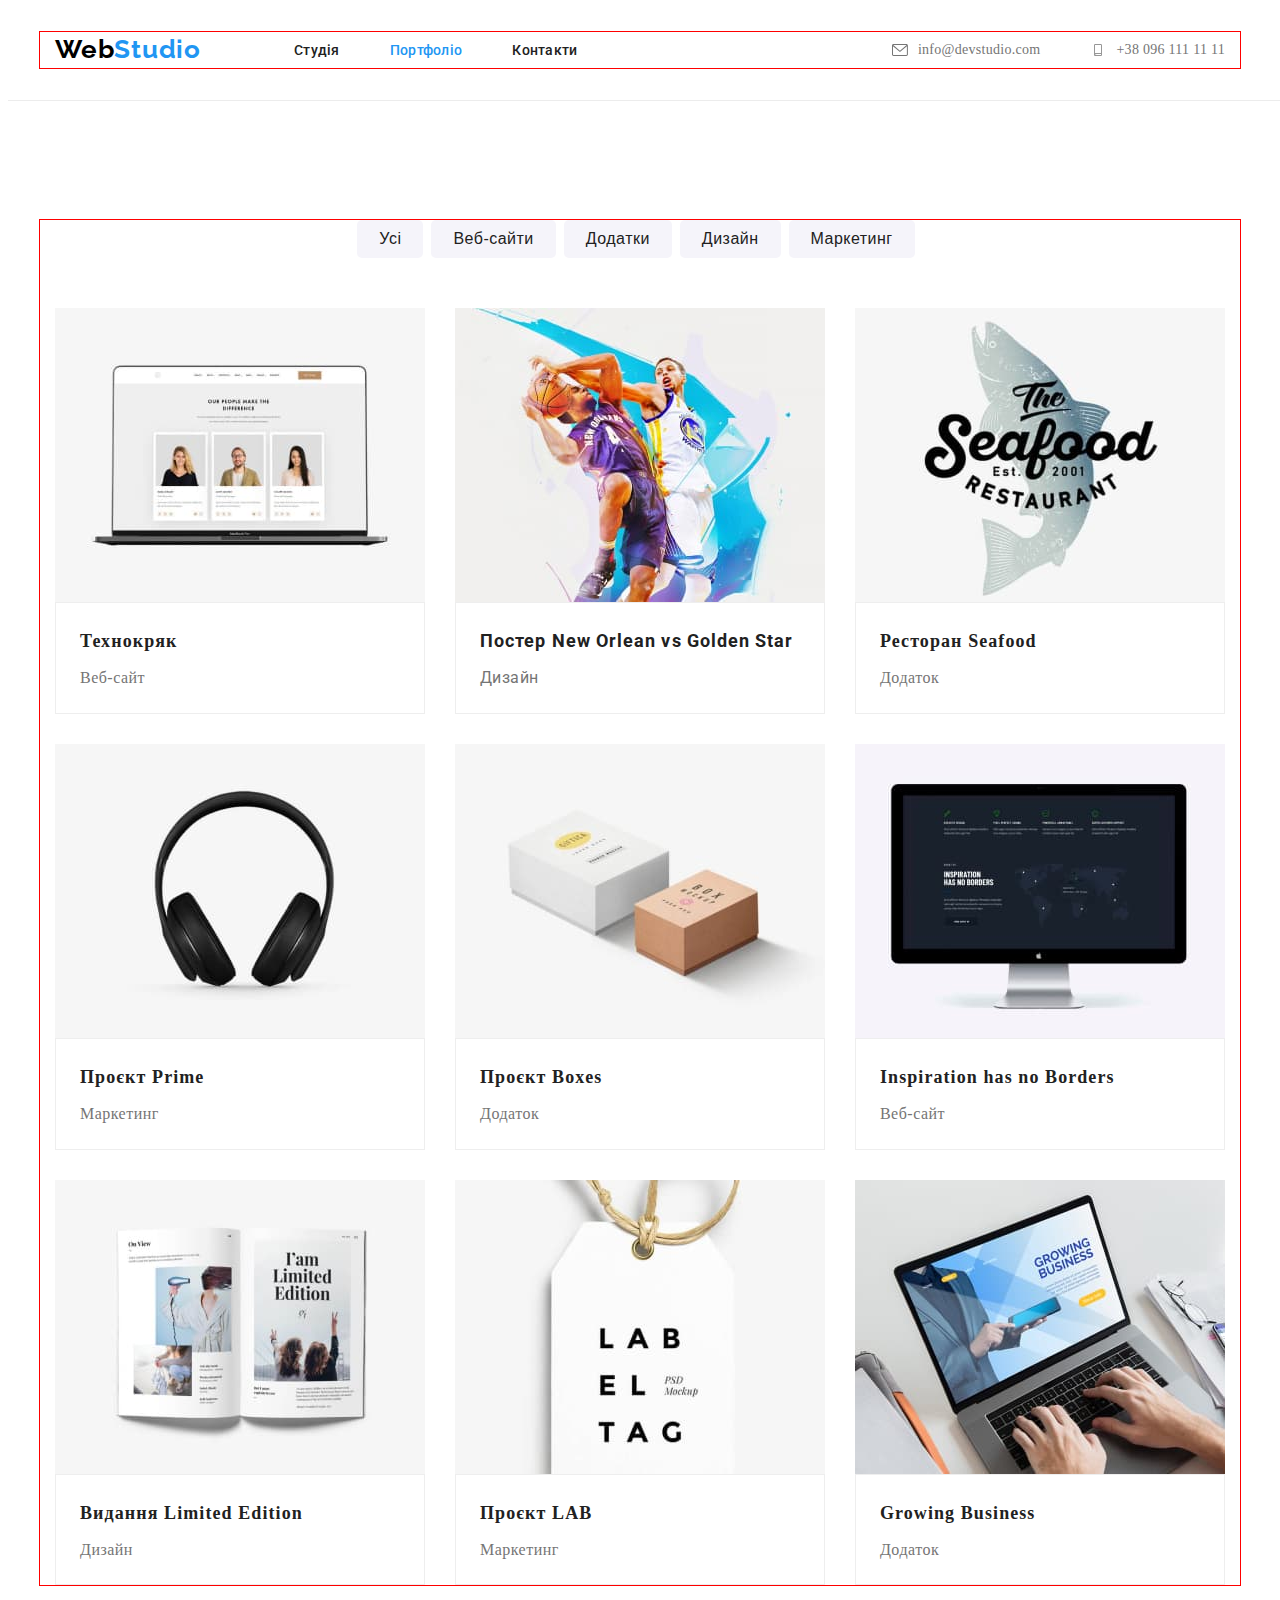
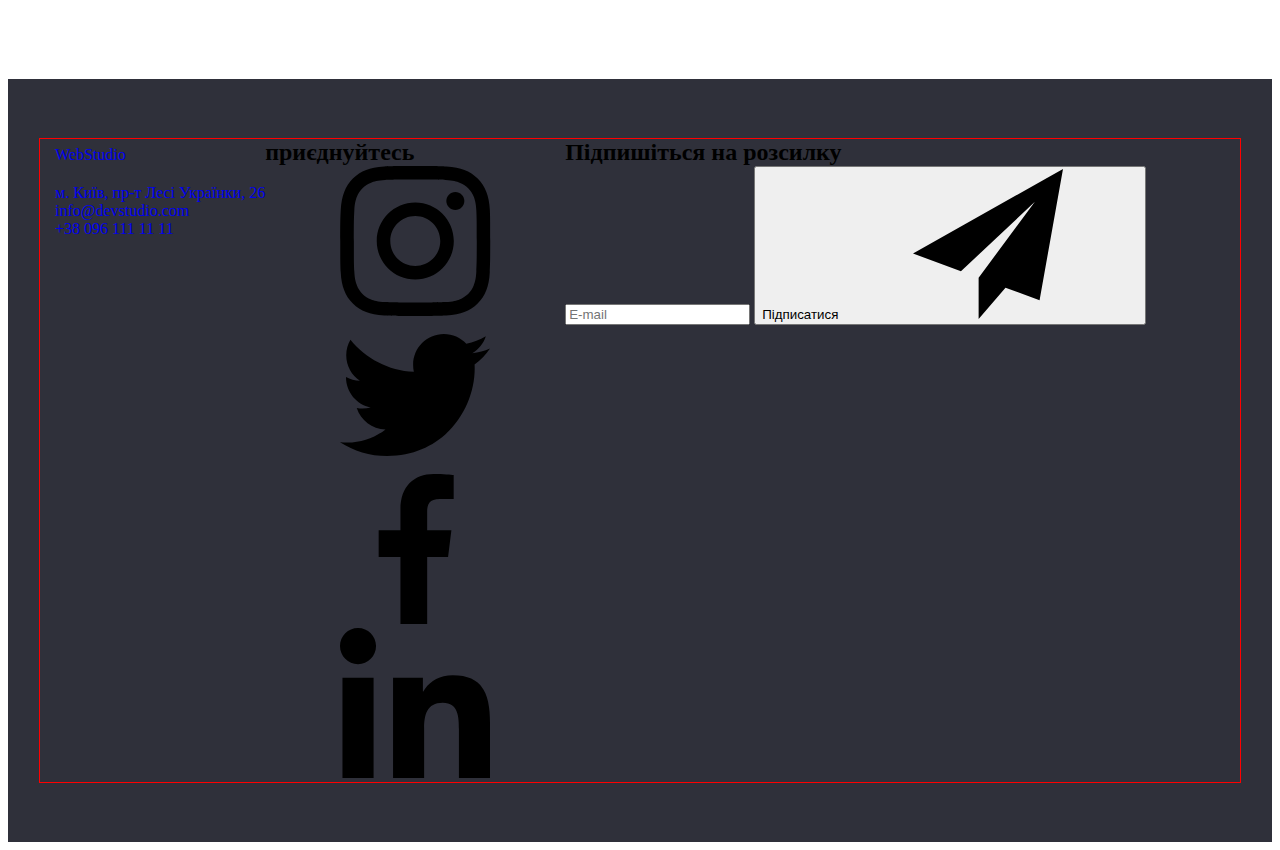
==== pages/portfolio.html @ 8df48a7d "only footer on portfolio" ====
<!DOCTYPE html>
<html lang="en">

<link>
<meta charset="UTF-8">
<meta name="viewport" content="width=device-width, initial-scale=1.0">
<title>Portfolio</title>
<link rel="stylesheet" href="https://cdnjs.cloudflare.com/ajax/libs/modern-normalize/2.0.0/modern-normalize.min.css"
    integrity="sha512-4xo8blKMVCiXpTaLzQSLSw3KFOVPWhm/TRtuPVc4WG6kUgjH6J03IBuG7JZPkcWMxJ5huwaBpOpnwYElP/m6wg=="
    crossorigin="anonymous" referrerpolicy="no-referrer" />
<link rel="preconnect" href="https://fonts.googleapis.com">
<link rel="preconnect" href="https://fonts.gstatic.com" crossorigin>
<link
    href="https://fonts.googleapis.com/css2?family=Raleway:ital,wght@0,100..900;1,100..900&family=Roboto:ital,wght@0,100;0,300;0,400;0,500;0,700;0,900;1,100;1,300;1,400;1,500;1,700;1,900&display=swap"
    rel="stylesheet">
<link rel="stylesheet" href="../scss/main.css">
</head>

<body>
    <header class="header">
        <div class="container box">
            <a href="../index.html" class="header__logo"> <span class="logo__span"> Web</span>Studio </a>
            <nav class="header__nav">
                <ul class="nav__list">
                    <li class="nav__item"><a href="../index.html " class="nav__link ">Студія</a></li>
                    <li class="nav__item"><a href="./pages/portfolio.html" class="nav__link activee">Портфоліо</a>
                    </li>
                    <li class="nav__item"><a href="#footer" class="nav__link">Контакти</a></li>
                </ul>
            </nav>
            <ul class="header__list">
                <li class="header__item">
                    <a href="mailto:info@devstudio.com" class="header__link"><svg class="header__svg">
                            <use href="../img/symbol-defs.svg#icon-email"></use>
                        </svg>info@devstudio.com</a>
                </li>
                <li class="header__item"><a href="tel:+380961111111" class="header__link"><svg class="header__svg">
                            <use href="../img/symbol-defs.svg#icon-telephone"></use>
                        </svg> +38 096 111 11 11</a></li>
        </div>
        </ul>
        <div class="header__line"></div>
    </header>
    <main>
        <!-- Секція кнопок -->
        <section class="btn">
            <div class="container">
                <ul class="btn__list">
                    <li class="btn__item"><button type="button" class="btn__btn">Усі</button></li>
                    <li class="btn__item"><button type="button" class="btn__btn">Веб-сайти</button></li>
                    <li class="btn__item"><button type="button" class="btn__btn">Додатки</button></li>
                    <li class="btn__item"><button type="button" class="btn__btn">Дизайн</button></li>
                    <li class="btn__item"><button type="button" class="btn__btn">Маркетинг</button></li>
                </ul>


                <!-- Товари -->
                <section class="card">
                    <ul class="card__list">
                        <li class="card__item">
                            <img src="../img/computerdva.jpg" alt="Computer1" class="card__img">
                            <div class="item__box">
                                <p class="box__text">Ресурс пропонує комплексні пропозиції з різним рівнем функціоналу
                                    та сервісів. Все це дозволить відвідувачу отримати вичерпні відомості про компанію
                                    чи приватну особу.</p>
                            </div>
                            <div class="card__box">
                                <h3 class="card__title">Технокряк</h3>
                                <p class="card__text">Веб-сайт</p>
                            </div>
                        </li>
                        <li class="card__item">
                            <div class="item__boxx">
                                <img src="../img/basketbol.jpg" alt="Basketbol" class="card__img">
                                <div class="item__box">
                                    <p class="box__text">Ресурс пропонує комплексні пропозиції з різним рівнем
                                        функціоналу та
                                        сервісів. Все це дозволить відвідувачу отримати вичерпні відомості про компанію
                                        чи
                                        приватну особу.</p>
                                </div>
                            </div>
                            <div class="card__box">
                                <h3 class="card__title">Постер New Orlean vs Golden Star</h3>
                                <p class="card__text">Дизайн</p>
                            </div>
                        </li>
                        <li class="card__item">
                            <img src="../img/restoran.jpg" alt="Restoran" class="card__img">
                            <div class="item__box">
                                <p class="box__text">Ресурс пропонує комплексні пропозиції з різним рівнем функціоналу
                                    та
                                    сервісів. Все це дозволить відвідувачу отримати вичерпні відомості про компанію чи
                                    приватну особу.</p>
                            </div>
                            <div class="card__box">
                                <h3 class="card__title">Ресторан Seafood</h3>
                                <p class="card__text">Додаток</p>
                            </div>
                        </li>
                        <li class="card__item">
                            <img src="../img/speakers.jpg" alt="Speakers" class="card__img">
                            <div class="item__box">
                                <p class="box__text">Ресурс пропонує комплексні пропозиції з різним рівнем функціоналу
                                    та
                                    сервісів. Все це дозволить відвідувачу отримати вичерпні відомості про компанію чи
                                    приватну особу.</p>
                            </div>
                            <div class="card__box">
                                <h3 class="card__title">Проєкт Prime</h3>
                                <p class="card__text">Маркетинг</p>
                            </div>
                        </li>
                        <li class="card__item">
                            <img src="../img/boxes.jpg" alt="Boxes" class="card__img">
                            <div class="item__box">
                                <p class="box__text">Ресурс пропонує комплексні пропозиції з різним рівнем функціоналу
                                    та
                                    сервісів. Все це дозволить відвідувачу отримати вичерпні відомості про компанію чи
                                    приватну особу.</p>
                            </div>
                            <div class="card__box">
                                <h3 class="card__title">Проєкт Boxes</h3>
                                <p class="card__text">Додаток</p>
                            </div>
                        </li>
                        <li class="card__item">
                            <img src="../img/monitor.jpg" alt="Monitor" class="card__img">
                            <div class="item__box">
                                <p class="box__text">Ресурс пропонує комплексні пропозиції з різним рівнем функціоналу
                                    та
                                    сервісів. Все це дозволить відвідувачу отримати вичерпні відомості про компанію чи
                                    приватну особу.</p>
                            </div>
                            <div class="card__box">
                                <h3 class="card__title">Inspiration has no Borders</h3>
                                <p class="card__text">Веб-сайт</p>
                            </div>
                        </li>
                        <li class="card__item">
                            <img src="../img/book.jpg" alt="Book" class="card__img">
                            <div class="item__box">
                                <p class="box__text">Ресурс пропонує комплексні пропозиції з різним рівнем функціоналу
                                    та
                                    сервісів. Все це дозволить відвідувачу отримати вичерпні відомості про компанію чи
                                    приватну особу.</p>
                            </div>
                            <div class="card__box">
                                <h3 class="card__title">Видання Limited Edition</h3>
                                <p class="card__text">Дизайн</p>
                            </div>
                        </li>
                        <li class="card__item">
                            <img src="../img/label.jpg" alt="label" class="card__img">
                            <div class="item__box">
                                <p class="box__text">Ресурс пропонує комплексні пропозиції з різним рівнем функціоналу
                                    та
                                    сервісів. Все це дозволить відвідувачу отримати вичерпні відомості про компанію чи
                                    приватну особу.</p>
                            </div>
                            <div class="card__box">
                                <h3 class="card__title">Проєкт LAB</h3>
                                <p class="card__text">Маркетинг</p>
                            </div>
                        </li>
                        <li class="card__item">
                            <img src="../img/laptop.jpg" alt="Laptop" class="card__img">
                            <div class="item__box">
                                <p class="box__text">Ресурс пропонує комплексні пропозиції з різним рівнем функціоналу
                                    та
                                    сервісів. Все це дозволить відвідувачу отримати вичерпні відомості про компанію чи
                                    приватну особу.</p>
                            </div>
                            <div class="card__box">
                                <h3 class="card__title">Growing Business</h3>
                                <p class="card__text">Додаток</p>
                            </div>
                        </li>
                    </ul>
            </div>
        </section>
    </main>
    <footer class="footer" id="footer">
        <div class="container">
            <div class="footer-wrapper">
                <a href="../index.html" class="footer-logo"><span class="footer-span"> Web</span>Studio</a>
                <address class="address">
                    <a href="https://www.google.com/maps/d/viewer?mid=10uSM3H-mIU3GznYo2szRIEphczw&hl=en_US&ll=50.42732700000001%2C30.538092&z=17"
                        target="_blank" class="address-link">м. Київ, пр-т Лесі Українки, 26</a>
                    <ul class="adres-list">
                        <li class="address-item"><a href="mailto:info@devstudio.com"
                                class="address-citation">info@devstudio.com</a></li>
                        <li class="address-item"><a href="tel:+380961111111" class="address-citation">+38 096 111 11
                                11</a>
                        </li>
                    </ul>
                </address>
            </div>
            <div class="footer-boxx">
                <h2 class="footer-subtitle">приєднуйтесь</h2>
                <ul class="footer-list">
                    <li class="footer-item">
                        <a href="" class="footer-social"><svg class="footer-svg">
                                <use href="../img/symbol-defs.svg#icon-instagram"></use>
                            </svg></a>

                    </li>
                    <li class="footer-item">
                        <a href="" class="footer-social"><svg class="footer-svg">
                                <use href="../img/symbol-defs.svg#icon-twitter"></use>
                            </svg></a>

                    </li>
                    <li class="footer-item">
                        <a href="" class="footer-social"><svg class="footer-svg">
                                <use href="../img/symbol-defs.svg#icon-facebook"></use>
                            </svg></a>

                    </li>
                    <li class="footer-item">
                        <a href="" class="footer-social"><svg class="footer-svg">
                                <use href="../img/symbol-defs.svg#icon-linkedin"></use>
                            </svg></a>
                    </li>
                </ul>
            </div>
            <div class="footer-bboxx">
                <h2 class="footer-title">Підпишіться на розсилку</h2>
                <form class="footer-form">
                    <input type="email" class="footer-input" placeholder="E-mail" required>
                    <button type="submit" class="footer-button">Підписатися<svg class="footer-svg">
                            <use href="../img/symbol-defs.svg#icon-telegram"></use>
                        </svg></button>

                </form>
            </div>
        </div>
    </footer>

</body>

</html>
---- scss/main.css ----
*,
*::before,
*::after {
  box-sizing: border-box;
}

a {
  text-decoration: none;
}

ul {
  list-style: none;
  margin: 0;
  padding: 0;
}

h1,
h2,
h3,
h4,
h5,
h6,
p {
  margin: 0;
  padding: 0;
}

img {
  display: block;
}

.container {
  outline: 1px solid red;
  width: 1200px;
  margin-left: auto;
  margin-right: auto;
  padding-left: 15px;
  padding-right: 15px;
}

.header {
  padding-top: 24px;
  padding-bottom: 25px;
}
.header__logo {
  color: #2196F3;
  font-family: "Raleway", sans-serif;
  font-size: 26px;
  font-weight: 700;
  line-height: 1.38;
  letter-spacing: 0.78px;
  margin-right: 93px;
}
.header__logo .logo__span {
  color: #000;
  font-family: "Raleway", sans-serif;
  font-size: 26px;
  font-weight: 700;
  line-height: 1.38;
  letter-spacing: 0.78px;
}
.header__logo:focus {
  border: none;
  outline: 3px solid #2196F3;
  border-radius: 1px;
}
.header__nav {
  margin-right: auto;
}
.header__nav .nav__list {
  display: flex;
  gap: 50px;
}
.header__nav .nav__link {
  color: #212121;
  font-family: "Roboto", sans-serif;
  font-size: 14px;
  font-weight: 500;
  line-height: 1.14;
  letter-spacing: 0.28px;
  position: relative;
  transition: color 250ms cubic-bezier(0.4, 0, 0.2, 1);
}
.header__nav .nav__link:focus {
  border: none;
  outline: 3px solid #2196F3;
  border-radius: 1px;
  color: #2196F3;
}
.header__nav .nav__link:hover {
  color: #2196F3;
}
.header__list {
  display: flex;
  gap: 50px;
}
.header__list .header__item .header__link {
  color: #757575;
  font-size: 14px;
  font-weight: 500;
  line-height: 1.14;
  letter-spacing: 0.28px;
  display: flex;
  align-items: center;
  gap: 10px;
}
.header__list .header__item .header__link:focus {
  border: none;
  outline: 3px solid #2196F3;
  border-radius: 1px;
  color: #2196F3;
}
.header__list .header__item .header__link:focus .header__svg {
  fill: #2196F3;
}
.header__list .header__item .header__link:hover, .header__list .header__item .header__link:focus {
  transition-property: color;
  transition-duration: 250ms;
  transition-timing-function: cubic-bezier(0.4, 0, 0.2, 1);
  transition-delay: 0;
  color: #2196F3;
}
.header__list .header__item .header__link:hover .header__svg, .header__list .header__item .header__link:focus .header__svg {
  fill: #2196F3;
  transition-property: fill;
  transition-duration: 250ms;
  transition-timing-function: cubic-bezier(0.4, 0, 0.2, 1);
  transition-delay: 0;
}
.header__list .header__item .header__svg {
  fill: #757575;
  width: 16px;
  height: 12px;
  transition: fill 250ms cubic-bezier(0.4, 0, 0.2, 1);
}
.header__list .header__svg:nth-child(2) {
  width: 10px;
  height: 16px;
}
.header .box {
  display: flex;
  align-items: center;
}
.header .active {
  color: #2196F3;
}
.header .active::after {
  content: "";
  display: block;
  border-radius: 2px;
  background-color: #2196F3;
  width: 100%;
  height: 4px;
  position: absolute;
  top: 47px;
  left: 0;
  opacity: 0;
  transition: opacity 250ms cubic-bezier(0.4, 0, 0.2, 1);
}
.header .active:hover::after {
  opacity: 1;
}

.hero {
  background-color: #2F303A;
  padding: 200px 0;
  text-align: center;
  background-image: linear-gradient(rgba(47, 48, 58, 0.4), rgba(47, 48, 58, 0.4)), url(../img/hero-bc.jpg);
  background-repeat: no-repeat;
  background-size: cover;
}
.hero__title {
  color: #fff;
  text-align: center;
  font-family: "Roboto", sans-serif;
  font-size: 44px;
  font-weight: 900;
  line-height: 1.36;
  letter-spacing: 2.64px;
  text-transform: uppercase;
  width: 696px;
  margin: 0 auto 30px;
}
.hero__button {
  background: #2196F3;
  border-radius: 4px;
  border: #2196F3;
  box-shadow: 0px 4px 4px rgba(0, 0, 0, 0.15);
  color: #fff;
  text-align: center;
  font-family: "Roboto", sans-serif;
  font-size: 16px;
  font-weight: 700;
  line-height: 1.87;
  letter-spacing: 0.96px;
  padding: 10px 32px;
}
.hero__button:focus {
  border: none;
  outline: 3px solid #2196F3;
  border-radius: 1px;
  color: #fff;
  background: #2196F3;
}

.advantages {
  padding-top: 94px;
}
.advantages__list {
  display: flex;
  gap: 30px;
}
.advantages__item {
  color: #212121;
  font-family: "Roboto", sans-serif;
  font-size: 14px;
  font-weight: 700;
  line-height: 1.14;
  letter-spacing: 0.42px;
}
.advantages__item::before {
  content: "";
  border-radius: 4px;
  background: var(--main-team);
  width: 270px;
  height: 120px;
  display: block;
  background-image: url(../img/antenna.png);
  background-repeat: no-repeat;
  background-position: center;
  margin-bottom: 30px;
}
.advantages__item:nth-child(2)::before {
  background-image: url(../img/clock.png);
}
.advantages__item:nth-child(3)::before {
  background-image: url(../img/diagram.png);
}
.advantages__item:nth-child(4)::before {
  background-image: url(../img/astronaut.png);
}
.advantages__title {
  margin-bottom: 10px;
  color: #212121;
  font-family: "Roboto";
  font-size: 14px;
  font-weight: 700;
  letter-spacing: 0.42px;
}
.advantages__text {
  color: #757575;
  font-family: "Roboto", sans-serif;
  font-size: 14px;
  font-weight: 400;
  line-height: 1.71;
  letter-spacing: 0.42px;
  width: 270px;
}

.work {
  padding-top: 94px;
  padding-bottom: 94px;
  text-align: center;
}
.work__title {
  color: #212121;
  font-family: "Roboto", sans-serif;
  font-size: 36px;
  font-weight: 700;
  line-height: 1.16;
  letter-spacing: 1.08px;
  margin-bottom: 50px;
}
.work__list {
  display: flex;
  gap: 30px;
  flex-grow: 2;
}
.work__item {
  flex-basis: calc((100% - 60px) / 3);
  position: relative;
}
.work__img {
  width: 100%;
}
.work__box {
  display: flex;
  justify-content: center;
  align-items: center;
  position: absolute;
  bottom: 0;
  background-color: rgba(47, 48, 58, 0.8);
  width: 370px;
  height: 70px;
}
.work__text {
  color: #fff;
  text-align: center;
  font-size: 14px;
  font-weight: 700;
  line-height: 1.1;
  letter-spacing: 0.42px;
  text-transform: uppercase;
}

.comand {
  background: #F5F4FA;
  padding-top: 94px;
  padding-bottom: 94px;
  text-align: center;
}
.comand__title {
  color: #212121;
  font-family: "Roboto", sans-serif;
  font-size: 36px;
  font-weight: 700;
  line-height: 1.16;
  letter-spacing: 1.08px;
  margin-bottom: 50px;
}
.comand__list {
  display: flex;
  justify-content: center;
  gap: 30px;
}
.comand__item {
  width: 270px;
  /* height: 368px; */
  border: 1px;
  background: #fff;
  flex-basis: calc((100% - 60px) / 3);
  box-shadow: 0px 1px 3px 0px rgba(0, 0, 0, 0.12), 0px 1px 1px 0px rgba(0, 0, 0, 0.14), 0px 2px 1px 0px rgba(0, 0, 0, 0.2);
}
.comand__img {
  width: 100%;
}
.comand__box {
  padding-top: 30px;
  padding-bottom: 30px;
}
.comand__subtitle {
  color: #212121;
  font-family: "Roboto", sans-serif;
  font-size: 16px;
  font-weight: 500;
  line-height: 1.18;
  letter-spacing: 0.48px;
  /* margin-top: 30px; */
  text-align: center;
}
.comand__text {
  color: #757575;
  font-family: "Roboto", sans-serif;
  font-size: 16px;
  font-weight: 400;
  line-height: 1.18;
  letter-spacing: 0.48px;
  margin-top: 10px;
  text-align: center;
  margin-bottom: 16px;
}
.comand__lest {
  display: flex;
  justify-content: center;
  align-items: center;
  gap: 10px;
}
.comand__lenk {
  padding: 12px;
  border-radius: 50%;
  display: flex;
  justify-content: center;
  align-items: center;
  transition-property: background-color;
  transition-duration: 250ms;
  transition-timing-function: cubic-bezier(0.4, 0, 0.2, 1);
  transition-delay: 0;
}
.comand__lenk:focus {
  border: none;
  outline: 3px solid #2196F3;
  border-radius: 50%;
  background-color: #2196F3;
}
.comand__lenk:focus .comand__svg {
  fill: #fff;
}
.comand__lenk:hover {
  background-color: #2196F3;
}
.comand__lenk:hover .comand__svg {
  fill: #fff;
}
.comand__svg {
  fill: #AFB1B8;
  width: 20px;
  height: 20px;
  transition-property: fill;
  transition-duration: 250ms;
  transition-timing-function: cubic-bezier(0.4, 0, 0.2, 1);
  transition-delay: 0;
}

.clients {
  padding-top: 94px;
  padding-bottom: 94px;
  text-align: center;
}
.clients__title {
  color: #212121;
  text-align: center;
  font-size: 36px;
  font-weight: 700;
  line-height: 1.16;
  letter-spacing: 1.08px;
  margin-bottom: 50px;
}
.clients__list {
  display: flex;
  justify-content: space-between;
}
.clients__item:hover,
.clients :focus {
  border: none;
  outline: 2px solid #2196F3;
  border-radius: 1px;
}
.clients__item:hover .clients__link,
.clients :focus .clients__link {
  border-color: #2196F3;
}
.clients__item:hover .clients__svg,
.clients :focus .clients__svg {
  fill: #2196F3;
}
.clients__link {
  border-radius: 4px;
  border: 1px solid #AFB1B8;
  padding: 16px 32px;
  display: flex;
  justify-content: center;
  align-items: center;
  transition-property: border-color;
  transition-duration: 250ms;
  transition-timing-function: cubic-bezier(0.4, 0, 0.2, 1);
}
.clients__svg {
  width: 106px;
  height: 60px;
  fill: #AFB1B8;
  transition-property: fill;
  transition-duration: 250ms;
  transition-timing-function: cubic-bezier(0.4, 0, 0.2, 1);
}

.footer {
  background: #2F303A;
  padding-top: 60px;
  padding-bottom: 60px;
}
.footer > .container {
  display: flex;
  align-items: first baseline;
}
.footer__wrapper {
  width: 235px;
  margin-right: 70px;
}
.footer .footer__logo {
  color: #fff;
  font-family: "Raleway", sans-serif;
  font-size: 26px;
  font-weight: 700;
  line-height: 1.38;
  letter-spacing: 0.78px;
  margin-bottom: 20px;
}
.footer .footer__logo:focus {
  border: none;
  outline: 3px solid #2196F3;
  border-radius: 1px;
}
.footer__span {
  color: #2196F3;
  font-family: Raleway;
  font-size: 26px;
  font-weight: 700;
  line-height: 1.38;
  letter-spacing: 0.78px;
}
.footer .address {
  margin-top: 20px;
  font-style: normal;
}
.footer .address__link {
  color: #fff;
  font-family: "Roboto", sans-serif;
  font-size: 14px;
  font-weight: 400;
  line-height: 1.71;
  letter-spacing: 0.42px;
}
.footer .address__link:focus {
  border: none;
  outline: 3px solid #2196F3;
  border-radius: 1px;
}
.footer .address__list {
  display: flex;
  flex-direction: column;
  gap: 9px;
  margin-top: 9px;
}
.footer .address__item:nth-child(1) {
  margin-bottom: 9px;
}
.footer .address__citation {
  color: rgba(255, 255, 255, 0.6);
  font-family: "Roboto", sans-serif;
  font-size: 14px;
  font-weight: 400;
  line-height: 1.71;
  /* 171.429% */
  letter-spacing: 0.42px;
}
.footer .address__citation:focus {
  border: none;
  outline: 3px solid #2196F3;
  border-radius: 1px;
}
.footer__boxx {
  margin-right: 93px;
}
.footer__subtitle {
  color: #fff;
  font-family: "Roboto";
  font-size: 14px;
  font-weight: 700;
  letter-spacing: 0.42px;
  text-transform: uppercase;
  margin-bottom: 20px;
}
.footer__list {
  display: flex;
  gap: 10px;
}
.footer__social {
  padding: 12px;
  display: flex;
  justify-content: center;
  align-items: center;
  border-radius: 50%;
  background-color: rgba(255, 255, 255, 0.1);
  transition-property: background-color;
  transition-duration: 250ms;
  transition-timing-function: cubic-bezier(0.4, 0, 0.2, 1);
}
.footer__social:focus {
  border: none;
  outline: 3px solid #2196F3;
  border-radius: 50%;
  background-color: #2196F3;
}
.footer__social:hover {
  background-color: #2196F3;
}
.footer__svg {
  width: 20px;
  height: 20px;
  fill: #fff;
  transition-property: fill;
  transition-duration: 250ms;
  transition-timing-function: cubic-bezier(0.4, 0, 0.2, 1);
}
.footer__title {
  color: #fff;
  font-size: 14px;
  font-weight: 700;
  line-height: 1.14;
  letter-spacing: 0.42px;
  text-transform: uppercase;
  margin-bottom: 20px;
  display: inline-block;
}
.footer__form {
  display: flex;
  align-items: center;
  gap: 12px;
}
.footer__input {
  color: rgba(255, 255, 255, 0.6);
  font-size: 16px;
  font-weight: 400;
  line-height: 1.25;
  letter-spacing: 0.48px;
  padding-top: 15px;
  padding-bottom: 15px;
  padding-left: 16px;
  border-radius: 4px;
  border: 1px solid rgba(255, 255, 255, 0.3);
  background: rgba(33, 150, 243, 0);
  box-shadow: 0px 4px 4px 0px rgba(0, 0, 0, 0.15);
  width: 358px;
}
.footer__input:focus {
  border: none;
  outline: 3px solid #2196F3;
  border-radius: 1px;
}
.footer__button {
  color: #fff;
  background-color: #2196F3;
  padding: 10px 28px;
  text-align: center;
  font-size: 16px;
  font-weight: 700;
  line-height: 1.87;
  letter-spacing: 0.96px;
  border-radius: 4px;
  box-shadow: 0px 4px 4px 0px rgba(0, 0, 0, 0.15);
  border: none;
  display: flex;
  align-items: center;
  gap: 10px;
}
.footer__button:focus {
  border: none;
  outline: 3px solid #2196F3;
  border-radius: 1px;
  background-color: #2196F3;
  color: #fff;
}
.footer__svgg {
  width: 24px;
  height: 24px;
  fill: #fff;
}

.backdrop {
  position: fixed;
  top: 0;
  left: 0;
  width: 100%;
  height: 100%;
  background-image: linear-gradient(rgba(0, 0, 0, 0.2), rgba(0, 0, 0, 0.2));
  opacity: 1;
  transition: opacity 250ms cubic-bezier(0.4, 0, 0.2, 1);
}

.is__hidden {
  opacity: 0;
  pointer-events: none;
}

.modal {
  width: 528px;
  background-color: #fff;
  border-radius: 4px;
  position: absolute;
  top: 50%;
  left: 50%;
  transform: translate(-50%, -50%);
  padding: 40px;
}
.modal__title {
  color: #212121;
  text-align: center;
  font-size: 20px;
  font-weight: 700;
  line-height: 1.15;
  letter-spacing: 0.6px;
  margin-bottom: 12px;
}
.modal__label {
  width: 448px;
  height: 40px;
  color: #757575;
  font-size: 12px;
  font-weight: 400;
  line-height: normal;
  letter-spacing: 0.12px;
  margin-bottom: 4px;
}
.modal__input {
  display: block;
  width: 100%;
  height: 40px;
  padding-left: 40px;
  padding-top: 11px;
  padding-bottom: 11px;
  padding-right: 11px;
  margin-bottom: 10px;
  border-radius: 4px;
  border: 1px solid rgba(33, 33, 33, 0.2);
  transition-property: outline;
  transition-duration: 250ms;
  transition-timing-function: cubic-bezier(0.4, 0, 0.2, 1);
  transition-delay: 0;
}
.modal__input:hover, .modal__input:focus {
  border: none;
  outline: 1px solid #2196F3;
}
.modal__input:hover + .modal__svg, .modal__input:focus + .modal__svg {
  fill: #2196F3;
}
.modal__textarea {
  color: rgba(117, 117, 117, 0.5);
  font-size: 12px;
  font-weight: 400;
  line-height: 1.16;
  letter-spacing: 0.12px;
  display: block;
  width: 100%;
  height: 140px;
  margin-bottom: 20px;
  padding: 12px 16px;
  resize: none;
  border-radius: 4px;
  border: 1px solid rgba(33, 33, 33, 0.2);
  transition-property: outline;
  transition-duration: 250ms;
  transition-timing-function: cubic-bezier(0.4, 0, 0.2, 1);
  transition-delay: 0;
}
.modal__textarea:focus {
  border: none;
  outline: 1px solid #2196F3;
}
.modal__label:nth-child(5) {
  display: flex;
  align-items: center;
  justify-content: center;
}
.modal__checkbox {
  width: 16px;
  height: 15px;
}
.modal__checkbox:focus {
  border: none;
  outline: 3px solid #2196F3;
  border-radius: 1px;
}
.modal__text {
  color: #757575;
  font-size: 14px;
  font-weight: 400;
  line-height: 1.71;
  letter-spacing: 0.42px;
  margin-left: 8px;
}
.modal__span {
  color: #2196F3;
  font-size: 14px;
  font-weight: 400;
  line-height: 1.17;
  letter-spacing: 0.42px;
  text-decoration-line: underline;
  margin-left: 5px;
  cursor: pointer;
}
.modal__box {
  position: relative;
}
.modal__svg {
  position: absolute;
  top: 50%;
  left: 15px;
  width: 18px;
  height: 18px;
  transition-property: fill;
  transition-duration: 250ms;
  transition-timing-function: cubic-bezier(0.4, 0, 0.2, 1);
  transition-delay: 0;
}
.modal__button {
  color: #fff;
  text-align: center;
  font-size: 16px;
  font-weight: 700;
  line-height: 1.87;
  letter-spacing: 0.96px;
  border: none;
  border-radius: 4px;
  background: #2196F3;
  box-shadow: 0px 4px 4px 0px rgba(0, 0, 0, 0.15);
  padding: 10px 52px;
  margin-top: 30px;
  display: block;
  margin-left: auto;
  margin-right: auto;
}
.modal__button:focus {
  border: none;
  outline: 3px solid #AFB1B8;
  border-radius: 1px;
  background: #2196F3;
  color: #fff;
}
.modal .form__close {
  border-radius: 50%;
  width: 30px;
  height: 30px;
  display: flex;
  justify-content: center;
  align-items: center;
  border: none;
  outline: 1px solid rgba(0, 0, 0, 0.1);
  background: 0;
  position: absolute;
  top: 16px;
  right: 16px;
}
.modal .form__close:hover .close, .modal .form__close:focus .close {
  fill: #2196F3;
  cursor: pointer;
}
.modal .form__close .close {
  width: 11px;
  height: 11px;
  fill: #000;
}

.header {
  padding-top: 24px;
  padding-bottom: 25px;
}
.header__logo {
  color: #2196F3;
  font-family: "Raleway", sans-serif;
  font-size: 26px;
  font-weight: 700;
  line-height: 1.38;
  letter-spacing: 0.78px;
  margin-right: 93px;
}
.header__logo .logo__span {
  color: #000;
  font-family: "Raleway", sans-serif;
  font-size: 26px;
  font-weight: 700;
  line-height: 1.38;
  letter-spacing: 0.78px;
}
.header__logo:focus {
  border: none;
  outline: 3px solid #2196F3;
  border-radius: 1px;
}
.header__nav {
  margin-right: auto;
}
.header__nav .nav__list {
  display: flex;
  gap: 50px;
}
.header__nav .nav__link {
  color: #212121;
  font-family: "Roboto", sans-serif;
  font-size: 14px;
  font-weight: 500;
  line-height: 1.14;
  letter-spacing: 0.28px;
  position: relative;
  transition: color 250ms cubic-bezier(0.4, 0, 0.2, 1);
}
.header__nav .nav__link:focus {
  border: none;
  outline: 3px solid #2196F3;
  border-radius: 1px;
  color: #2196F3;
}
.header__nav .nav__link:hover {
  color: #2196F3;
}
.header__list {
  display: flex;
  gap: 50px;
}
.header__list .header__item .header__link {
  color: #757575;
  font-size: 14px;
  font-weight: 500;
  line-height: 1.14;
  letter-spacing: 0.28px;
  display: flex;
  align-items: center;
  gap: 10px;
}
.header__list .header__item .header__link:focus {
  border: none;
  outline: 3px solid #2196F3;
  border-radius: 1px;
  color: #2196F3;
}
.header__list .header__item .header__link:focus .header__svg {
  fill: #2196F3;
}
.header__list .header__item .header__link:hover, .header__list .header__item .header__link:focus {
  transition-property: color;
  transition-duration: 250ms;
  transition-timing-function: cubic-bezier(0.4, 0, 0.2, 1);
  transition-delay: 0;
  color: #2196F3;
}
.header__list .header__item .header__link:hover .header__svg, .header__list .header__item .header__link:focus .header__svg {
  fill: #2196F3;
  transition-property: fill;
  transition-duration: 250ms;
  transition-timing-function: cubic-bezier(0.4, 0, 0.2, 1);
  transition-delay: 0;
}
.header__list .header__item .header__svg {
  fill: #757575;
  width: 16px;
  height: 12px;
  transition: fill 250ms cubic-bezier(0.4, 0, 0.2, 1);
}
.header__list .header__svg:nth-child(2) {
  width: 10px;
  height: 16px;
}
.header .box {
  display: flex;
  align-items: center;
}
.header .activee {
  color: #2196F3;
}
.header .activee::after {
  content: "";
  display: block;
  border-radius: 2px;
  background-color: #2196F3;
  width: 100%;
  height: 4px;
  position: absolute;
  top: 55px;
  left: 0;
  opacity: 0;
  transition: opacity 250ms cubic-bezier(0.4, 0, 0.2, 1);
}
.header .activee:hover::after {
  opacity: 1;
}
.header__line {
  width: 1600px;
  height: 1px;
  background: #ECECEC;
  margin-top: 32px;
}

.btn {
  padding-top: 94px;
  padding-bottom: 94px;
  text-align: center;
}
.btn__list {
  display: flex;
  justify-content: center;
  margin-bottom: 50px;
}
.btn__item {
  margin-right: 8px;
}
.btn__btn {
  background-color: #F5F4FA;
  color: #212121;
  text-align: center;
  font-size: 16px;
  font-weight: 500;
  line-height: 1.62;
  letter-spacing: 0.48px;
  padding: 6px 22px;
  border: 0;
  border-radius: 5px;
  transition-property: #2196F3;
  transition-duration: 250ms;
  transition-timing-function: cubic-bezier(0.4, 0, 0.2, 1);
  transition-delay: 0;
}
.btn__btn:hover,
.btn__btn :focus {
  background: #2196F3;
  border: none;
  color: #fff;
  box-shadow: 0px 3px 1px 0px rgba(0, 0, 0, 0.1), 0px 1px 2px 0px rgba(0, 0, 0, 0.08), 0px 2px 2px 0px rgba(0, 0, 0, 0.12);
  outline: 3px solid #2196F3;
  border-radius: 1px;
  transition-property: none;
}

.card__list {
  display: flex;
  flex-wrap: wrap;
  gap: 30px;
}
.card__item {
  flex-basis: calc((100% - 60px) / 3);
  position: relative;
  overflow: hidden;
}
.card__img {
  width: 100%;
  display: block;
}
.card__box {
  padding: 20px 24px;
  border: 1px solid #eee;
  background: #fff;
  text-align: left;
  overflow: hidden;
  z-index: 2;
  position: relative;
}
.card__box:nth-child(2) {
  color: #212121;
  font-family: Roboto;
  font-size: 18px;
  font-style: normal;
  font-weight: 700;
  line-height: 2;
  letter-spacing: 1.08px;
}
.card__title {
  color: #212121;
  font-size: 18px;
  font-weight: 700;
  line-height: 2;
  letter-spacing: 1.08px;
}
.card__text {
  color: #757575;
  font-size: 16px;
  font-weight: 400;
  line-height: 1.87;
  letter-spacing: 0.48px;
  margin-top: 4px;
}
.card .item__box {
  position: absolute;
  top: 0;
  left: 0;
  width: 100%;
  height: 100%;
  padding: 63px 24px;
  background: rgba(33, 150, 243, 0.9);
  opacity: 0;
  transition: opacity 250ms cubic-bezier(0.4, 0, 0.2, 1), transform 250ms cubic-bezier(0.4, 0, 0.2, 1);
  transform: translateY(100%);
  z-index: 1;
}
.card .box__text {
  width: 100%;
  color: #fff;
  font-size: 18px;
  font-weight: 400;
  line-height: 1.5;
  letter-spacing: 0.54px;
  text-align: left;
}
.card__item:hover .item__box {
  opacity: 1;
  transform: translateY(0);
}
.card .box__text {
  width: 100%;
  color: #fff;
  font-size: 18px;
  font-weight: 400;
  line-height: 1.5;
  letter-spacing: 0.54px;
  text-align: left;
}/*# sourceMappingURL=main.css.map */
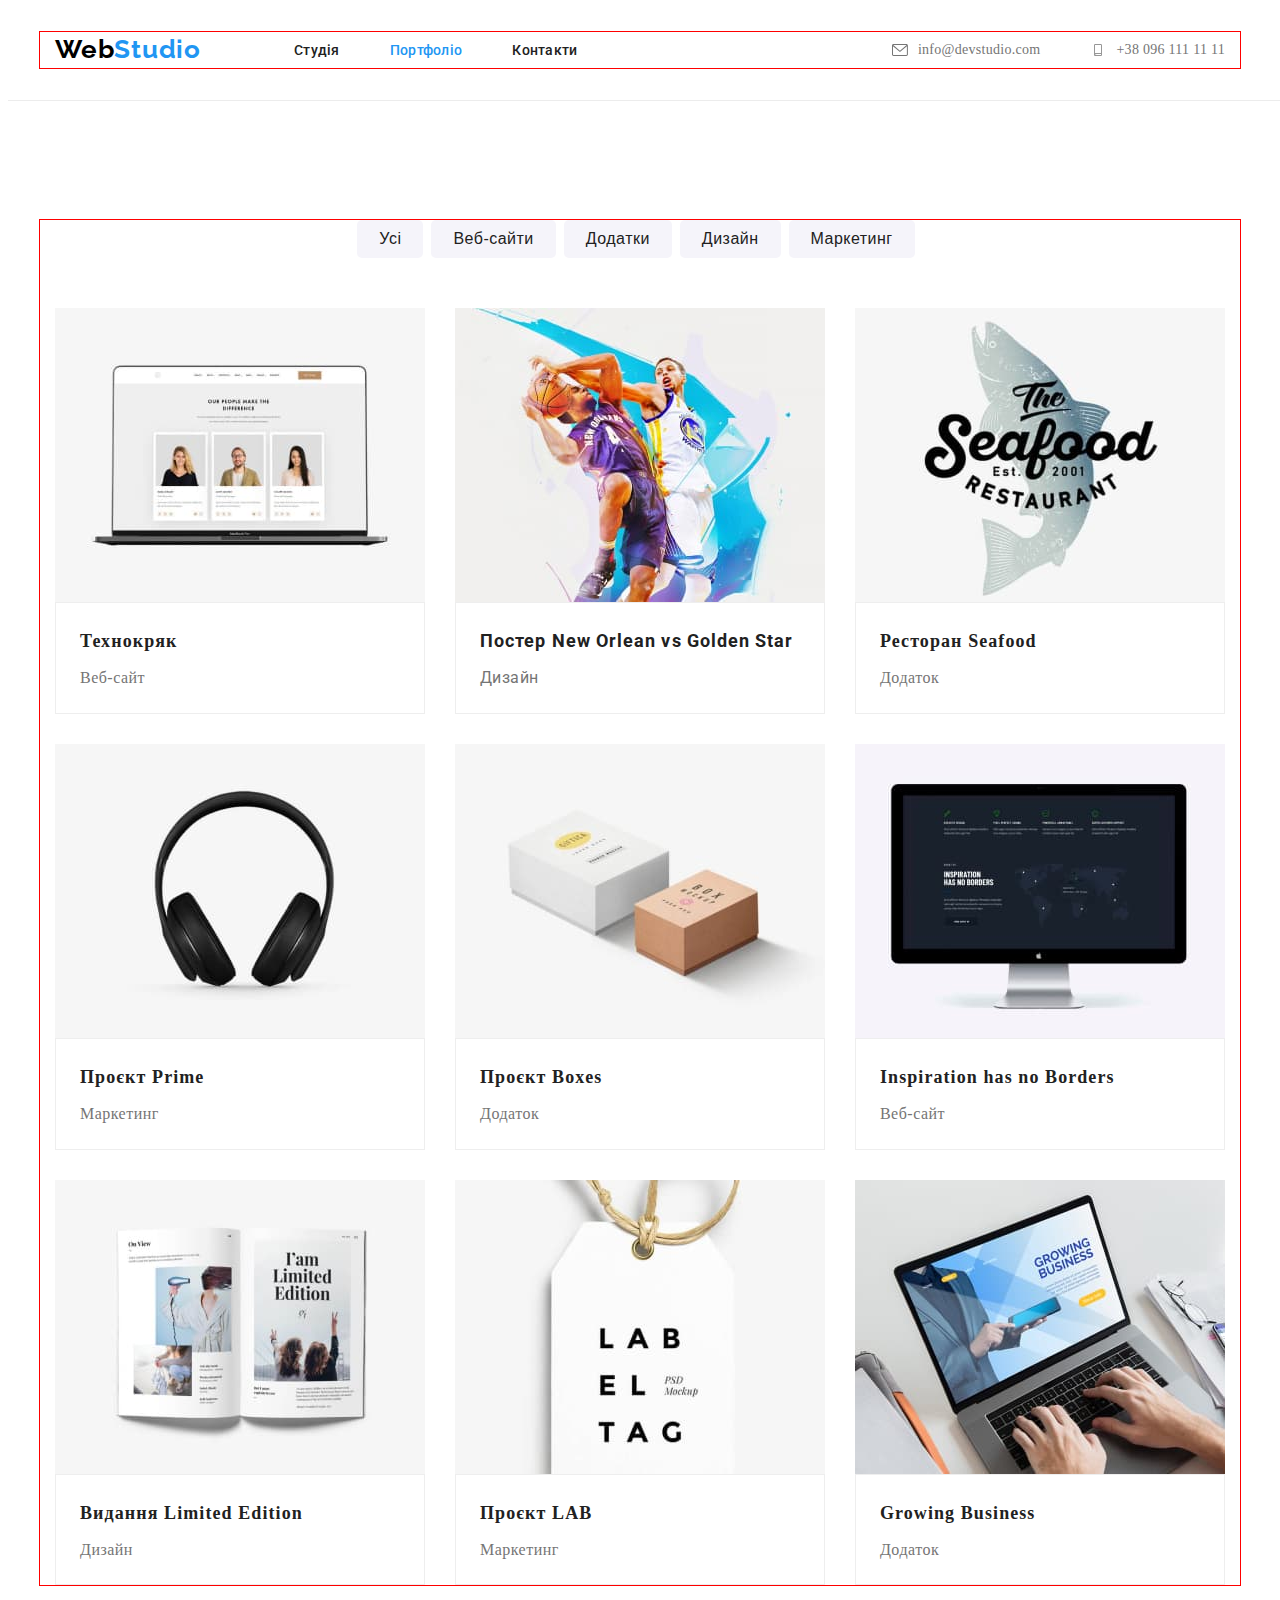
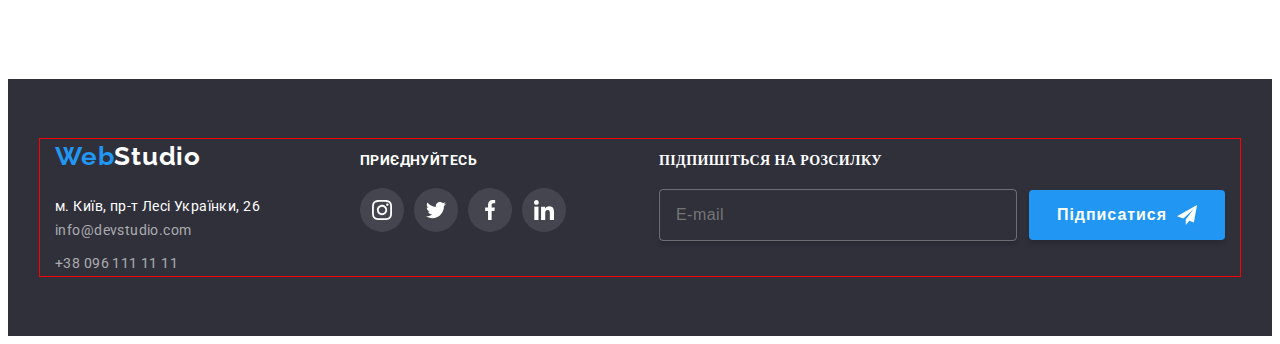
==== commit d527842a: "full" ====
--- a/pages/portfolio.html
+++ b/pages/portfolio.html
@@ -182,53 +182,53 @@
     </main>
     <footer class="footer" id="footer">
         <div class="container">
-            <div class="footer-wrapper">
-                <a href="../index.html" class="footer-logo"><span class="footer-span"> Web</span>Studio</a>
+            <div class="footer__wrapper">
+                <a href="./index.html" class="footer__logo"><span class="footer__span"> Web</span>Studio</a>
                 <address class="address">
                     <a href="https://www.google.com/maps/d/viewer?mid=10uSM3H-mIU3GznYo2szRIEphczw&hl=en_US&ll=50.42732700000001%2C30.538092&z=17"
-                        target="_blank" class="address-link">м. Київ, пр-т Лесі Українки, 26</a>
-                    <ul class="adres-list">
-                        <li class="address-item"><a href="mailto:info@devstudio.com"
-                                class="address-citation">info@devstudio.com</a></li>
-                        <li class="address-item"><a href="tel:+380961111111" class="address-citation">+38 096 111 11
+                        target="_blank" class="address__link">м. Київ, пр-т Лесі Українки, 26</a>
+                    <ul class="adres__list">
+                        <li class="address__item"><a href="mailto:info@devstudio.com"
+                                class="address__citation">info@devstudio.com</a></li>
+                        <li class="address__item"><a href="tel:+380961111111" class="address__citation">+38 096 111 11
                                 11</a>
                         </li>
                     </ul>
                 </address>
             </div>
-            <div class="footer-boxx">
-                <h2 class="footer-subtitle">приєднуйтесь</h2>
-                <ul class="footer-list">
-                    <li class="footer-item">
-                        <a href="" class="footer-social"><svg class="footer-svg">
+            <div class="footer__boxx">
+                <h2 class="footer__subtitle">приєднуйтесь</h2>
+                <ul class="footer__list">
+                    <li class="footer__item">
+                        <a href="" class="footer__social"><svg class="footer__svg">
                                 <use href="../img/symbol-defs.svg#icon-instagram"></use>
                             </svg></a>
 
                     </li>
-                    <li class="footer-item">
-                        <a href="" class="footer-social"><svg class="footer-svg">
+                    <li class="footer__item">
+                        <a href="" class="footer__social"><svg class="footer__svg">
                                 <use href="../img/symbol-defs.svg#icon-twitter"></use>
                             </svg></a>
 
                     </li>
-                    <li class="footer-item">
-                        <a href="" class="footer-social"><svg class="footer-svg">
+                    <li class="footer__item">
+                        <a href="" class="footer__social"><svg class="footer__svg">
                                 <use href="../img/symbol-defs.svg#icon-facebook"></use>
                             </svg></a>
 
                     </li>
-                    <li class="footer-item">
-                        <a href="" class="footer-social"><svg class="footer-svg">
+                    <li class="footer__item">
+                        <a href="" class="footer__social"><svg class="footer__svg">
                                 <use href="../img/symbol-defs.svg#icon-linkedin"></use>
                             </svg></a>
                     </li>
                 </ul>
             </div>
-            <div class="footer-bboxx">
-                <h2 class="footer-title">Підпишіться на розсилку</h2>
-                <form class="footer-form">
-                    <input type="email" class="footer-input" placeholder="E-mail" required>
-                    <button type="submit" class="footer-button">Підписатися<svg class="footer-svg">
+            <div class="footer__bboxx">
+                <h2 class="footer__title">Підпишіться на розсилку</h2>
+                <form class="footer__form">
+                    <input type="email" class="footer__input" placeholder="E-mail" required>
+                    <button type="submit" class="footer__button">Підписатися<svg class="footer__svg">
                             <use href="../img/symbol-defs.svg#icon-telegram"></use>
                         </svg></button>
 
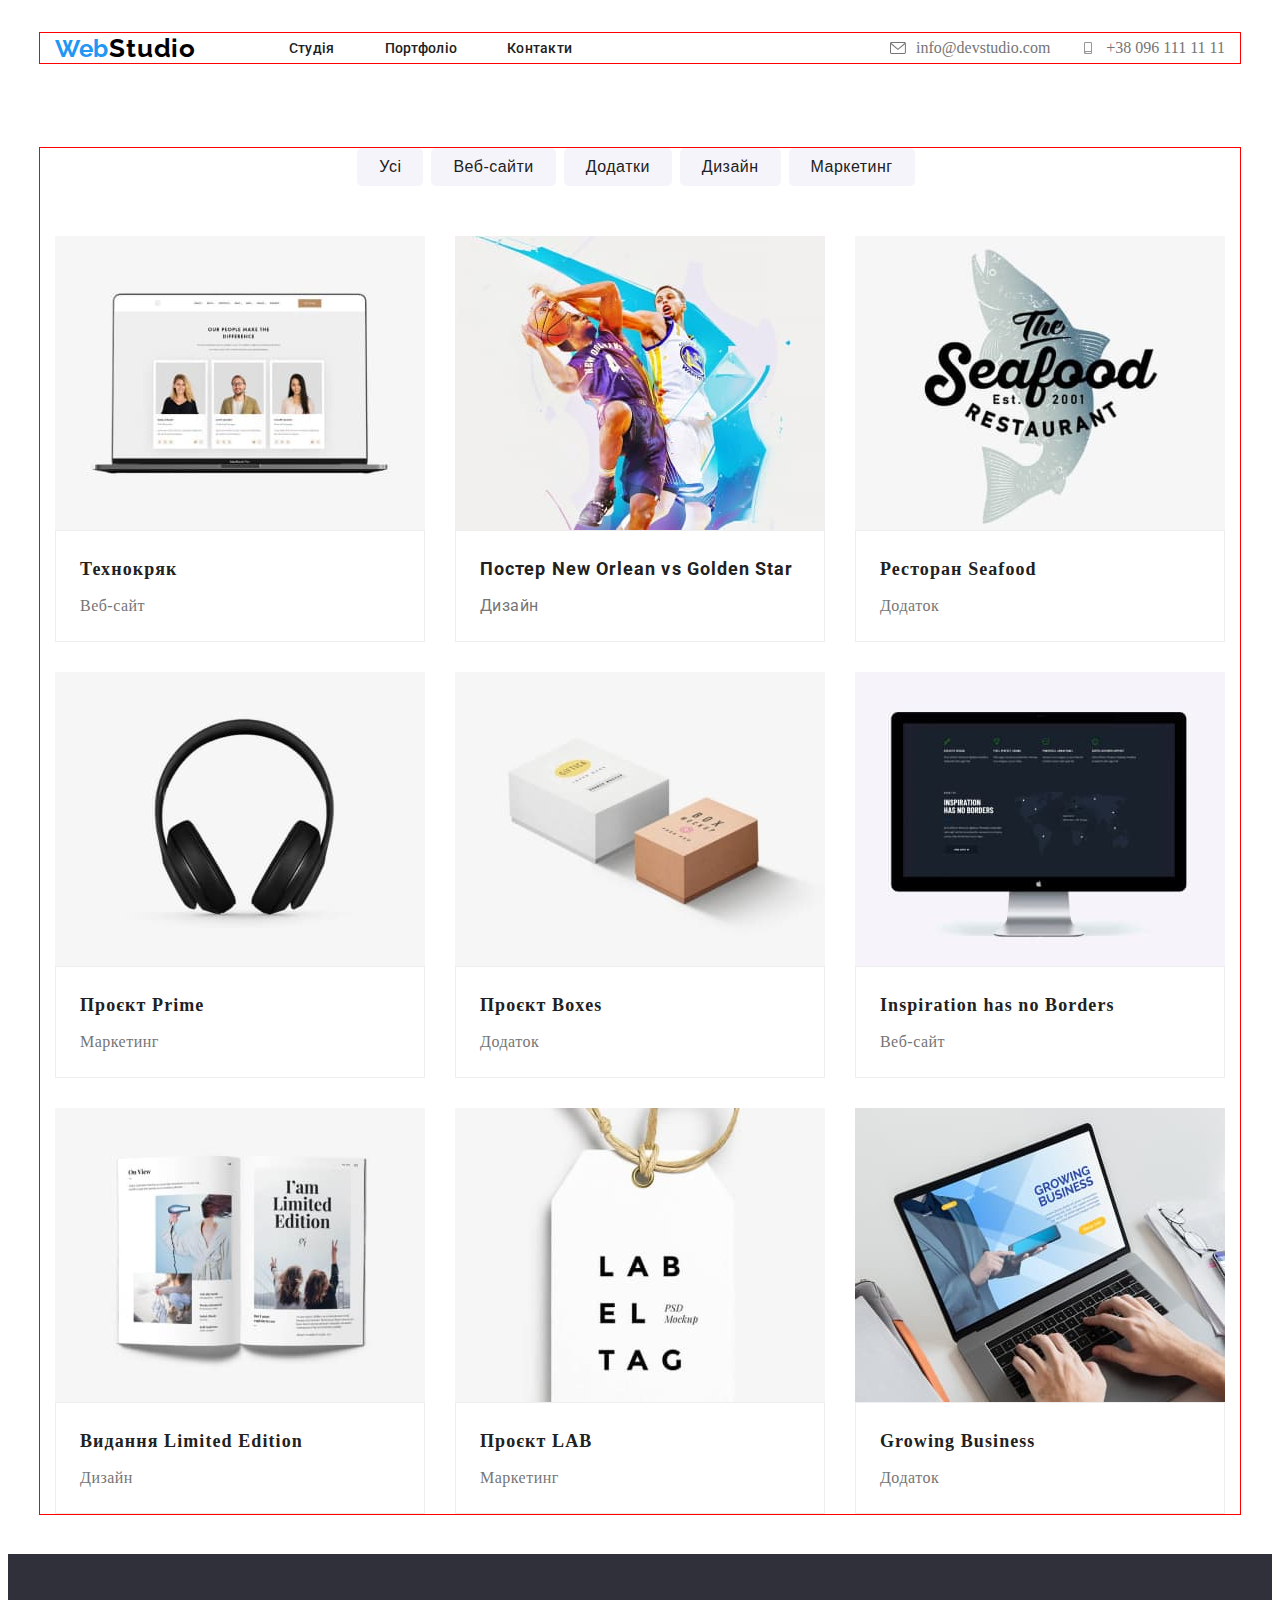
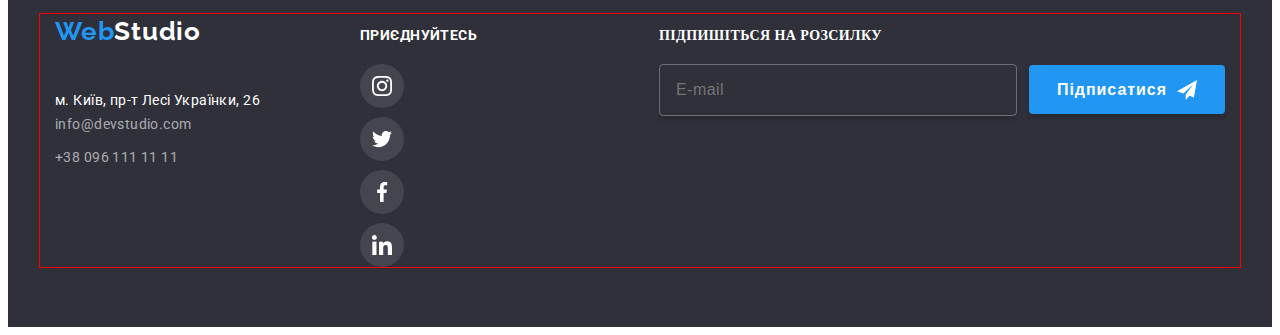
==== commit e0c5d3ef: "help" ====
--- a/pages/portfolio.html
+++ b/pages/portfolio.html
@@ -54,7 +54,6 @@
                 </ul>
 
 
-                <!-- Товари -->
                 <section class="card">
                     <ul class="card__list">
                         <li class="card__item">
--- a/scss/main.css
+++ b/scss/main.css
@@ -27,57 +27,164 @@
 
 img {
   display: block;
+  width: 100%;
+  height: auto;
+  max-width: 100%;
 }
 
 .container {
   outline: 1px solid red;
-  width: 1200px;
+  max-width: 1200px;
   margin-left: auto;
   margin-right: auto;
   padding-left: 15px;
   padding-right: 15px;
 }
-
-.header {
-  padding-top: 24px;
-  padding-bottom: 25px;
-}
-.header__logo {
-  color: #2196F3;
-  font-family: "Raleway", sans-serif;
+@media screen and (min-width: 480px) {
+  .container {
+    width: 480px;
+  }
+}
+@media screen and (min-width: 768px) {
+  .container {
+    width: 768px;
+  }
+}
+@media screen and (min-width: 1200px) {
+  .container {
+    width: 1200px;
+  }
+}
+
+.footer__span {
+  font-family: "Raleway";
   font-size: 26px;
   font-weight: 700;
   line-height: 1.38;
   letter-spacing: 0.78px;
-  margin-right: 93px;
+}
+
+.header__list .header__item .header__link:focus .header__cell, .header__nav .nav__link {
+  font-size: 14px;
+  font-weight: 500;
+  line-height: 1.14;
+  letter-spacing: 0.28px;
+}
+
+.footer__title, .work__text, .advantages__title {
+  font-size: 14px;
+  font-weight: 700;
+  line-height: 1.14;
+  letter-spacing: 0.42px;
+  text-transform: uppercase;
+}
+
+.modal__span, .modal__text, .footer .address__link, .advantages__text {
+  font-size: 14px;
+  font-weight: 400;
+  line-height: 1.71;
+  letter-spacing: 0.42px;
+}
+
+.modal__button {
+  font-size: 16px;
+  font-weight: 700;
+  line-height: 1.87;
+  letter-spacing: 0.96px;
+}
+
+.card__title, .card__box:nth-child(2) {
+  font-size: 18px;
+  font-weight: 700;
+  line-height: 2;
+  letter-spacing: 1.08px;
+}
+
+.card .box__text {
+  font-size: 18px;
+  font-weight: 400;
+  line-height: 1.5;
+  letter-spacing: 0.54px;
+  text-align: left;
+}
+
+.header {
+  padding-top: 10px;
+  padding-bottom: 10px;
+}
+@media screen and (min-width: 480px) {
+  .header {
+    padding-top: 10px;
+    padding-bottom: 10px;
+  }
+}
+@media screen and (min-width: 768px) {
+  .header {
+    padding-top: 21px;
+    padding-bottom: 21px;
+  }
+}
+@media screen and (min-width: 1200px) {
+  .header {
+    padding-top: 25px;
+    padding-bottom: 25px;
+  }
+}
+.header > .container {
+  display: flex;
+  align-items: center;
+}
+.header__logo {
+  color: #000;
+  font-family: "Raleway";
+  font-size: 24px;
+  font-style: normal;
+  font-weight: 700;
+  line-height: normal;
+  letter-spacing: 0.72px;
+}
+@media screen and (min-width: 768px) {
+  .header__logo {
+    margin-right: 88px;
+  }
+}
+@media screen and (min-width: 1200px) {
+  .header__logo {
+    font-size: 26px;
+    letter-spacing: 0.78px;
+    margin-right: 93px;
+  }
 }
 .header__logo .logo__span {
-  color: #000;
-  font-family: "Raleway", sans-serif;
-  font-size: 26px;
-  font-weight: 700;
-  line-height: 1.38;
-  letter-spacing: 0.78px;
+  color: #2196F3;
+  font-size: 24px;
+  font-style: normal;
+  font-weight: 700;
+  line-height: normal;
+  letter-spacing: 0.72px;
 }
 .header__logo:focus {
   border: none;
   outline: 3px solid #2196F3;
   border-radius: 1px;
 }
-.header__nav {
-  margin-right: auto;
-}
 .header__nav .nav__list {
-  display: flex;
-  gap: 50px;
+  display: none;
+}
+@media screen and (min-width: 480px) {
+  .header__nav .nav__list {
+    display: none;
+  }
+}
+@media screen and (min-width: 768px) {
+  .header__nav .nav__list {
+    display: flex;
+    gap: 50px;
+  }
 }
 .header__nav .nav__link {
   color: #212121;
   font-family: "Roboto", sans-serif;
-  font-size: 14px;
-  font-weight: 500;
-  line-height: 1.14;
-  letter-spacing: 0.28px;
   position: relative;
   transition: color 250ms cubic-bezier(0.4, 0, 0.2, 1);
 }
@@ -91,15 +198,29 @@
   color: #2196F3;
 }
 .header__list {
-  display: flex;
-  gap: 50px;
+  display: none;
+  margin-left: auto;
+}
+@media screen and (min-width: 480px) {
+  .header__list {
+    display: none;
+  }
+}
+@media screen and (min-width: 768px) {
+  .header__list {
+    display: flex;
+    gap: 10px;
+    flex-direction: column;
+  }
+}
+@media screen and (min-width: 1200px) {
+  .header__list {
+    gap: 30px;
+    flex-direction: row;
+  }
 }
 .header__list .header__item .header__link {
   color: #757575;
-  font-size: 14px;
-  font-weight: 500;
-  line-height: 1.14;
-  letter-spacing: 0.28px;
   display: flex;
   align-items: center;
   gap: 10px;
@@ -112,6 +233,16 @@
 }
 .header__list .header__item .header__link:focus .header__svg {
   fill: #2196F3;
+}
+.header__list .header__item .header__link:focus .header__cell {
+  transition: color 250ms cubic-bezier(0.4, 0, 0.2, 1);
+  color: #757575;
+}
+@media screen and (min-width: 1200px) {
+  .header__list .header__item .header__link:focus {
+    font-size: 14px;
+    letter-spacing: 0.28px;
+  }
 }
 .header__list .header__item .header__link:hover, .header__list .header__item .header__link:focus {
   transition-property: color;
@@ -136,10 +267,6 @@
 .header__list .header__svg:nth-child(2) {
   width: 10px;
   height: 16px;
-}
-.header .box {
-  display: flex;
-  align-items: center;
 }
 .header .active {
   color: #2196F3;
@@ -161,25 +288,93 @@
   opacity: 1;
 }
 
+.footer__span {
+  font-family: "Raleway";
+  font-size: 26px;
+  font-weight: 700;
+  line-height: 1.38;
+  letter-spacing: 0.78px;
+}
+
+.header__nav .nav__link, .header__list .header__item .header__link:focus .header__cell {
+  font-size: 14px;
+  font-weight: 500;
+  line-height: 1.14;
+  letter-spacing: 0.28px;
+}
+
+.footer__title, .work__text, .advantages__title {
+  font-size: 14px;
+  font-weight: 700;
+  line-height: 1.14;
+  letter-spacing: 0.42px;
+  text-transform: uppercase;
+}
+
+.modal__span, .modal__text, .footer .address__link, .advantages__text {
+  font-size: 14px;
+  font-weight: 400;
+  line-height: 1.71;
+  letter-spacing: 0.42px;
+}
+
+.modal__button {
+  font-size: 16px;
+  font-weight: 700;
+  line-height: 1.87;
+  letter-spacing: 0.96px;
+}
+
+.card__title, .card__box:nth-child(2) {
+  font-size: 18px;
+  font-weight: 700;
+  line-height: 2;
+  letter-spacing: 1.08px;
+}
+
+.card .box__text {
+  font-size: 18px;
+  font-weight: 400;
+  line-height: 1.5;
+  letter-spacing: 0.54px;
+  text-align: left;
+}
+
 .hero {
   background-color: #2F303A;
-  padding: 200px 0;
+  padding-top: 118px;
+  padding-bottom: 118px;
   text-align: center;
   background-image: linear-gradient(rgba(47, 48, 58, 0.4), rgba(47, 48, 58, 0.4)), url(../img/hero-bc.jpg);
   background-repeat: no-repeat;
   background-size: cover;
 }
+@media screen and (min-width: 1200px) {
+  .hero {
+    padding-top: 200px;
+    padding-bottom: 200px;
+  }
+}
 .hero__title {
   color: #fff;
   text-align: center;
   font-family: "Roboto", sans-serif;
-  font-size: 44px;
+  font-size: 26px;
   font-weight: 900;
-  line-height: 1.36;
-  letter-spacing: 2.64px;
+  line-height: 1.61;
+  letter-spacing: 1.56px;
   text-transform: uppercase;
-  width: 696px;
+  width: 360px;
   margin: 0 auto 30px;
+}
+@media screen and (min-width: 1200px) {
+  .hero__title {
+    font-size: 44px;
+    font-weight: 900;
+    line-height: 1.36;
+    letter-spacing: 2.64px;
+    width: 696px;
+  }
 }
 .hero__button {
   background: #2196F3;
@@ -188,12 +383,17 @@
   box-shadow: 0px 4px 4px rgba(0, 0, 0, 0.15);
   color: #fff;
   text-align: center;
-  font-family: "Roboto", sans-serif;
   font-size: 16px;
   font-weight: 700;
   line-height: 1.87;
   letter-spacing: 0.96px;
-  padding: 10px 32px;
+  font-family: "Roboto", sans-serif;
+  padding: 10px 24px;
+}
+@media screen and (min-width: 1200px) {
+  .hero__button {
+    padding: 10px 32px;
+  }
 }
 .hero__button:focus {
   border: none;
@@ -204,11 +404,22 @@
 }
 
 .advantages {
-  padding-top: 94px;
+  padding-top: 60px;
+}
+@media screen and (min-width: 1200px) {
+  .advantages {
+    padding-top: 94px;
+  }
 }
 .advantages__list {
   display: flex;
   gap: 30px;
+  flex-wrap: wrap;
+}
+@media screen and (min-width: 1200px) {
+  .advantages__list {
+    flex-wrap: nowrap;
+  }
 }
 .advantages__item {
   color: #212121;
@@ -221,8 +432,8 @@
 .advantages__item::before {
   content: "";
   border-radius: 4px;
-  background: var(--main-team);
-  width: 270px;
+  background: #F5F4FA;
+  width: 450px;
   height: 120px;
   display: block;
   background-image: url(../img/antenna.png);
@@ -230,6 +441,18 @@
   background-position: center;
   margin-bottom: 30px;
 }
+@media screen and (min-width: 720px) {
+  .advantages__item::before {
+    width: 354px;
+    height: 120px;
+  }
+}
+@media screen and (min-width: 1200px) {
+  .advantages__item::before {
+    width: 270px;
+    height: 120px;
+  }
+}
 .advantages__item:nth-child(2)::before {
   background-image: url(../img/clock.png);
 }
@@ -242,25 +465,91 @@
 .advantages__title {
   margin-bottom: 10px;
   color: #212121;
-  font-family: "Roboto";
-  font-size: 14px;
-  font-weight: 700;
-  letter-spacing: 0.42px;
+  font-family: "Roboto", sans-serif;
+  text-align: center;
+}
+@media screen and (min-width: 720px) {
+  .advantages__title {
+    text-align: start;
+  }
 }
 .advantages__text {
   color: #757575;
-  font-family: "Roboto", sans-serif;
+  width: 450px;
+}
+@media screen and (min-width: 720px) {
+  .advantages__text {
+    width: 354px;
+  }
+}
+@media screen and (min-width: 1200px) {
+  .advantages__text {
+    width: 270px;
+  }
+}
+
+.footer__span {
+  font-family: "Raleway";
+  font-size: 26px;
+  font-weight: 700;
+  line-height: 1.38;
+  letter-spacing: 0.78px;
+}
+
+.header__nav .nav__link, .header__list .header__item .header__link:focus .header__cell {
+  font-size: 14px;
+  font-weight: 500;
+  line-height: 1.14;
+  letter-spacing: 0.28px;
+}
+
+.footer__title, .work__text, .advantages__title {
+  font-size: 14px;
+  font-weight: 700;
+  line-height: 1.14;
+  letter-spacing: 0.42px;
+  text-transform: uppercase;
+}
+
+.modal__span, .modal__text, .footer .address__link, .advantages__text {
   font-size: 14px;
   font-weight: 400;
   line-height: 1.71;
   letter-spacing: 0.42px;
-  width: 270px;
+}
+
+.modal__button {
+  font-size: 16px;
+  font-weight: 700;
+  line-height: 1.87;
+  letter-spacing: 0.96px;
+}
+
+.card__title, .card__box:nth-child(2) {
+  font-size: 18px;
+  font-weight: 700;
+  line-height: 2;
+  letter-spacing: 1.08px;
+}
+
+.card .box__text {
+  font-size: 18px;
+  font-weight: 400;
+  line-height: 1.5;
+  letter-spacing: 0.54px;
+  text-align: left;
 }
 
 .work {
-  padding-top: 94px;
-  padding-bottom: 94px;
-  text-align: center;
+  display: none;
+}
+@media screen and (min-width: 1200px) {
+  .work {
+    padding-top: 94px;
+    padding-bottom: 94px;
+    text-align: center;
+    display: block;
+  }
 }
 .work__title {
   color: #212121;
@@ -296,73 +585,169 @@
 .work__text {
   color: #fff;
   text-align: center;
-  font-size: 14px;
-  font-weight: 700;
-  line-height: 1.1;
+}
+
+.footer__span {
+  font-family: "Raleway";
+  font-size: 26px;
+  font-weight: 700;
+  line-height: 1.38;
+  letter-spacing: 0.78px;
+}
+
+.header__nav .nav__link, .header__list .header__item .header__link:focus .header__cell {
+  font-size: 14px;
+  font-weight: 500;
+  line-height: 1.14;
+  letter-spacing: 0.28px;
+}
+
+.footer__title, .advantages__title, .work__text {
+  font-size: 14px;
+  font-weight: 700;
+  line-height: 1.14;
   letter-spacing: 0.42px;
   text-transform: uppercase;
+}
+
+.modal__span, .modal__text, .footer .address__link, .advantages__text {
+  font-size: 14px;
+  font-weight: 400;
+  line-height: 1.71;
+  letter-spacing: 0.42px;
+}
+
+.modal__button {
+  font-size: 16px;
+  font-weight: 700;
+  line-height: 1.87;
+  letter-spacing: 0.96px;
+}
+
+.card__title, .card__box:nth-child(2) {
+  font-size: 18px;
+  font-weight: 700;
+  line-height: 2;
+  letter-spacing: 1.08px;
+}
+
+.card .box__text {
+  font-size: 18px;
+  font-weight: 400;
+  line-height: 1.5;
+  letter-spacing: 0.54px;
+  text-align: left;
 }
 
 .comand {
   background: #F5F4FA;
-  padding-top: 94px;
-  padding-bottom: 94px;
+  padding-top: 60px;
+  padding-bottom: 60px;
   text-align: center;
+}
+@media screen and (min-width: 1200px) {
+  .comand {
+    padding-top: 94px;
+    padding-bottom: 94px;
+    text-align: center;
+  }
 }
 .comand__title {
   color: #212121;
   font-family: "Roboto", sans-serif;
-  font-size: 36px;
-  font-weight: 700;
-  line-height: 1.16;
-  letter-spacing: 1.08px;
+  font-size: 28px;
+  font-weight: 700;
+  letter-spacing: 0.84px;
   margin-bottom: 50px;
+}
+@media screen and (min-width: 1200px) {
+  .comand__title {
+    font-size: 36px;
+    font-weight: 700;
+    line-height: 1.16;
+    letter-spacing: 1.08px;
+  }
 }
 .comand__list {
   display: flex;
   justify-content: center;
   gap: 30px;
+  flex-wrap: wrap;
+}
+@media screen and (min-width: 1200px) {
+  .comand__list {
+    flex-wrap: nowrap;
+  }
 }
 .comand__item {
-  width: 270px;
-  /* height: 368px; */
+  width: 450px;
+  /* height: 622px; */
   border: 1px;
   background: #fff;
-  flex-basis: calc((100% - 60px) / 3);
+  flex-basis: 100%;
   box-shadow: 0px 1px 3px 0px rgba(0, 0, 0, 0.12), 0px 1px 1px 0px rgba(0, 0, 0, 0.14), 0px 2px 1px 0px rgba(0, 0, 0, 0.2);
+}
+@media screen and (min-width: 768px) {
+  .comand__item {
+    flex-basis: calc((100% - 30px) / 2);
+    width: 354px;
+  }
+}
+@media screen and (min-width: 1200px) {
+  .comand__item {
+    flex-basis: calc((100% - 90px) / 4);
+    width: 270px;
+  }
 }
 .comand__img {
   width: 100%;
 }
 .comand__box {
   padding-top: 30px;
-  padding-bottom: 30px;
+  padding-bottom: 24px;
+}
+@media screen and (min-width: 1200px) {
+  .comand__box {
+    padding-top: 30px;
+    padding-bottom: 30px;
+  }
 }
 .comand__subtitle {
   color: #212121;
   font-family: "Roboto", sans-serif;
   font-size: 16px;
   font-weight: 500;
-  line-height: 1.18;
+  line-height: normal;
   letter-spacing: 0.48px;
-  /* margin-top: 30px; */
   text-align: center;
+}
+@media screen and (min-width: 1200px) {
+  .comand__subtitle {
+    line-height: 1.18;
+  }
 }
 .comand__text {
   color: #757575;
   font-family: "Roboto", sans-serif;
   font-size: 16px;
   font-weight: 400;
-  line-height: 1.18;
+  line-height: normal;
   letter-spacing: 0.48px;
   margin-top: 10px;
   text-align: center;
   margin-bottom: 16px;
 }
+@media screen and (min-width: 1200px) {
+  .comand__text {
+    line-height: 1.18;
+  }
+}
 .comand__lest {
   display: flex;
+  align-items: center;
   justify-content: center;
-  align-items: center;
+  flex-wrap: flex-start;
+  flex-direction: flex-start;
   gap: 10px;
 }
 .comand__lenk {
@@ -401,23 +786,115 @@
   transition-delay: 0;
 }
 
+.footer__span {
+  font-family: "Raleway";
+  font-size: 26px;
+  font-weight: 700;
+  line-height: 1.38;
+  letter-spacing: 0.78px;
+}
+
+.header__nav .nav__link, .header__list .header__item .header__link:focus .header__cell {
+  font-size: 14px;
+  font-weight: 500;
+  line-height: 1.14;
+  letter-spacing: 0.28px;
+}
+
+.footer__title, .advantages__title, .work__text {
+  font-size: 14px;
+  font-weight: 700;
+  line-height: 1.14;
+  letter-spacing: 0.42px;
+  text-transform: uppercase;
+}
+
+.modal__span, .modal__text, .footer .address__link, .advantages__text {
+  font-size: 14px;
+  font-weight: 400;
+  line-height: 1.71;
+  letter-spacing: 0.42px;
+}
+
+.modal__button {
+  font-size: 16px;
+  font-weight: 700;
+  line-height: 1.87;
+  letter-spacing: 0.96px;
+}
+
+.card__title, .card__box:nth-child(2) {
+  font-size: 18px;
+  font-weight: 700;
+  line-height: 2;
+  letter-spacing: 1.08px;
+}
+
+.card .box__text {
+  font-size: 18px;
+  font-weight: 400;
+  line-height: 1.5;
+  letter-spacing: 0.54px;
+  text-align: left;
+}
+
 .clients {
-  padding-top: 94px;
-  padding-bottom: 94px;
+  padding-top: 60px;
+  padding-bottom: 60px;
   text-align: center;
+}
+@media screen and (min-width: 1200px) {
+  .clients {
+    padding-top: 94px;
+    padding-bottom: 94px;
+  }
 }
 .clients__title {
   color: #212121;
   text-align: center;
-  font-size: 36px;
-  font-weight: 700;
-  line-height: 1.16;
-  letter-spacing: 1.08px;
-  margin-bottom: 50px;
+  font-size: 28px;
+  font-weight: 700;
+  line-height: normal;
+  margin-bottom: 30px;
+}
+@media screen and (min-width: 1200px) {
+  .clients__title {
+    margin-bottom: 50px;
+    font-size: 36px;
+    font-weight: 700;
+    line-height: 1.16;
+    letter-spacing: 1.08px;
+  }
 }
 .clients__list {
   display: flex;
-  justify-content: space-between;
+  flex-wrap: wrap;
+  gap: 30px;
+  justify-content: center;
+}
+@media screen and (min-width: 480px) {
+  .clients__list {
+    flex-wrap: wrap;
+  }
+}
+@media screen and (min-width: 1200px) {
+  .clients__list {
+    justify-content: space-between;
+    gap: 0;
+  }
+}
+.clients__item {
+  flex-basis: calc((100% - 30px) / 2);
+}
+@media screen and (min-width: 768px) {
+  .clients__item {
+    flex-basis: calc((100% - 60px) / 3);
+  }
+}
+@media screen and (min-width: 1200px) {
+  .clients__item {
+    flex-basis: calc((100% - 150px) / 6);
+  }
 }
 .clients__item:hover,
 .clients :focus {
@@ -436,13 +913,26 @@
 .clients__link {
   border-radius: 4px;
   border: 1px solid #AFB1B8;
-  padding: 16px 32px;
-  display: flex;
+  height: 92px;
+  width: 100%;
+  display: flex;
+  align-items: center;
   justify-content: center;
-  align-items: center;
+  flex-wrap: wrap;
+  flex-direction: column;
   transition-property: border-color;
   transition-duration: 250ms;
   transition-timing-function: cubic-bezier(0.4, 0, 0.2, 1);
+}
+@media screen and (min-width: 768px) {
+  .clients__link {
+    width: 226px;
+  }
+}
+@media screen and (min-width: 1200px) {
+  .clients__link {
+    width: 170px;
+  }
 }
 .clients__svg {
   width: 106px;
@@ -453,6 +943,58 @@
   transition-timing-function: cubic-bezier(0.4, 0, 0.2, 1);
 }
 
+.footer__span {
+  font-family: "Raleway";
+  font-size: 26px;
+  font-weight: 700;
+  line-height: 1.38;
+  letter-spacing: 0.78px;
+}
+
+.header__nav .nav__link, .header__list .header__item .header__link:focus .header__cell {
+  font-size: 14px;
+  font-weight: 500;
+  line-height: 1.14;
+  letter-spacing: 0.28px;
+}
+
+.footer__title, .advantages__title, .work__text {
+  font-size: 14px;
+  font-weight: 700;
+  line-height: 1.14;
+  letter-spacing: 0.42px;
+  text-transform: uppercase;
+}
+
+.modal__span, .modal__text, .footer .address__link, .advantages__text {
+  font-size: 14px;
+  font-weight: 400;
+  line-height: 1.71;
+  letter-spacing: 0.42px;
+}
+
+.modal__button {
+  font-size: 16px;
+  font-weight: 700;
+  line-height: 1.87;
+  letter-spacing: 0.96px;
+}
+
+.card__title, .card__box:nth-child(2) {
+  font-size: 18px;
+  font-weight: 700;
+  line-height: 2;
+  letter-spacing: 1.08px;
+}
+
+.card .box__text {
+  font-size: 18px;
+  font-weight: 400;
+  line-height: 1.5;
+  letter-spacing: 0.54px;
+  text-align: left;
+}
+
 .footer {
   background: #2F303A;
   padding-top: 60px;
@@ -460,20 +1002,54 @@
 }
 .footer > .container {
   display: flex;
-  align-items: first baseline;
+  flex-direction: column;
+  text-align: center;
+  justify-content: center;
+  flex-wrap: wrap;
+  row-gap: 60px;
+}
+@media screen and (min-width: 768px) {
+  .footer > .container {
+    align-items: first baseline;
+    flex-direction: row;
+  }
+}
+@media screen and (min-width: 1200px) {
+  .footer > .container {
+    text-align: start;
+  }
+}
+@media screen and (min-width: 1200px) {
+  .footer {
+    flex-wrap: nowrap;
+    justify-content: space-between;
+  }
 }
 .footer__wrapper {
-  width: 235px;
-  margin-right: 70px;
+  display: flex;
+  flex-direction: column;
+}
+@media screen and (min-width: 768px) {
+  .footer__wrapper {
+    width: 235px;
+  }
 }
 .footer .footer__logo {
   color: #fff;
-  font-family: "Raleway", sans-serif;
-  font-size: 26px;
-  font-weight: 700;
-  line-height: 1.38;
-  letter-spacing: 0.78px;
+  font-family: "Raleway";
+  font-size: 24px;
+  font-weight: 700;
+  line-height: normal;
+  letter-spacing: 0.72px;
   margin-bottom: 20px;
+}
+@media screen and (min-width: 1200px) {
+  .footer .footer__logo {
+    font-size: 26px;
+    font-weight: 700;
+    line-height: 1.38;
+    letter-spacing: 0.78px;
+  }
 }
 .footer .footer__logo:focus {
   border: none;
@@ -482,23 +1058,15 @@
 }
 .footer__span {
   color: #2196F3;
-  font-family: Raleway;
-  font-size: 26px;
-  font-weight: 700;
-  line-height: 1.38;
-  letter-spacing: 0.78px;
 }
 .footer .address {
+  font-style: normal;
   margin-top: 20px;
-  font-style: normal;
 }
 .footer .address__link {
   color: #fff;
   font-family: "Roboto", sans-serif;
-  font-size: 14px;
-  font-weight: 400;
-  line-height: 1.71;
-  letter-spacing: 0.42px;
+  width: 100%;
 }
 .footer .address__link:focus {
   border: none;
@@ -506,63 +1074,61 @@
   border-radius: 1px;
 }
 .footer .address__list {
+  display: flex;
+  align-items: center;
+  justify-content: center;
+  flex-wrap: wrap;
+  flex-direction: flex-start;
+  gap: 9px;
+  margin-top: 9px;
+}
+.footer .address__item:nth-child(1) {
+  margin-bottom: 9px;
+}
+.footer .address__citation {
+  color: rgba(255, 255, 255, 0.6);
+  font-family: "Roboto", sans-serif;
+  font-size: 14px;
+  font-weight: 400;
+  line-height: 1.71;
+  /* 171.429% */
+  letter-spacing: 0.42px;
+}
+.footer .address__citation:focus {
+  border: none;
+  outline: 3px solid #2196F3;
+  border-radius: 1px;
+}
+@media screen and (min-width: 768px) {
+  .footer__boxx {
+    margin-left: 165px;
+  }
+}
+@media screen and (min-width: 1200px) {
+  .footer__boxx {
+    margin-left: 70px;
+  }
+}
+.footer__subtitle {
+  color: #fff;
+  font-family: "Roboto";
+  font-size: 14px;
+  font-weight: 700;
+  line-height: normal;
+  letter-spacing: 0.42px;
+  text-transform: uppercase;
+  margin-bottom: 20px;
+}
+@media screen and (min-width: 1200px) {
+  .footer__subtitle {
+    line-height: 1.14;
+  }
+}
+.footer__list {
   display: flex;
   flex-direction: column;
   gap: 9px;
   margin-top: 9px;
-}
-.footer .address__item:nth-child(1) {
-  margin-bottom: 9px;
-}
-.footer .address__citation {
-  color: rgba(255, 255, 255, 0.6);
-  font-family: "Roboto", sans-serif;
-  font-size: 14px;
-  font-weight: 400;
-  line-height: 1.71;
-  /* 171.429% */
-  letter-spacing: 0.42px;
-}
-.footer .address__citation:focus {
-  border: none;
-  outline: 3px solid #2196F3;
-  border-radius: 1px;
-}
-.footer__boxx {
-  margin-right: 93px;
-}
-.footer__subtitle {
-  color: #fff;
-  font-family: "Roboto";
-  font-size: 14px;
-  font-weight: 700;
-  letter-spacing: 0.42px;
-  text-transform: uppercase;
-  margin-bottom: 20px;
-}
-.footer__list {
-  display: flex;
-  gap: 10px;
-}
-.footer__social {
-  padding: 12px;
-  display: flex;
-  justify-content: center;
-  align-items: center;
-  border-radius: 50%;
-  background-color: rgba(255, 255, 255, 0.1);
-  transition-property: background-color;
-  transition-duration: 250ms;
-  transition-timing-function: cubic-bezier(0.4, 0, 0.2, 1);
-}
-.footer__social:focus {
-  border: none;
-  outline: 3px solid #2196F3;
-  border-radius: 50%;
-  background-color: #2196F3;
-}
-.footer__social:hover {
-  background-color: #2196F3;
 }
 .footer__svg {
   width: 20px;
@@ -574,18 +1140,30 @@
 }
 .footer__title {
   color: #fff;
-  font-size: 14px;
-  font-weight: 700;
-  line-height: 1.14;
-  letter-spacing: 0.42px;
-  text-transform: uppercase;
   margin-bottom: 20px;
   display: inline-block;
 }
+@media screen and (min-width: 1200px) {
+  .footer__title {
+    text-align: start;
+  }
+}
+@media screen and (min-width: 1200px) {
+  .footer__bboxx {
+    margin-left: auto;
+  }
+}
 .footer__form {
   display: flex;
   align-items: center;
-  gap: 12px;
+  flex-direction: column;
+  gap: 20px;
+}
+@media screen and (min-width: 1200px) {
+  .footer__form {
+    flex-direction: row;
+    gap: 12px;
+  }
 }
 .footer__input {
   color: rgba(255, 255, 255, 0.6);
@@ -600,7 +1178,17 @@
   border: 1px solid rgba(255, 255, 255, 0.3);
   background: rgba(33, 150, 243, 0);
   box-shadow: 0px 4px 4px 0px rgba(0, 0, 0, 0.15);
-  width: 358px;
+  width: 100%;
+}
+@media screen and (min-width: 480px) {
+  .footer__input {
+    width: 450px;
+  }
+}
+@media screen and (min-width: 1200px) {
+  .footer__input {
+    width: 358px;
+  }
 }
 .footer__input:focus {
   border: none;
@@ -610,7 +1198,7 @@
 .footer__button {
   color: #fff;
   background-color: #2196F3;
-  padding: 10px 28px;
+  padding: 10px 31px;
   text-align: center;
   font-size: 16px;
   font-weight: 700;
@@ -623,6 +1211,11 @@
   align-items: center;
   gap: 10px;
 }
+@media screen and (min-width: 1200px) {
+  .footer__button {
+    padding: 10px 28px;
+  }
+}
 .footer__button:focus {
   border: none;
   outline: 3px solid #2196F3;
@@ -634,6 +1227,80 @@
   width: 24px;
   height: 24px;
   fill: #fff;
+}
+
+.footer__social {
+  width: 44px;
+  height: 44px;
+  display: flex;
+  justify-content: center;
+  align-items: center;
+  border-radius: 50%;
+  background-color: rgba(255, 255, 255, 0.1);
+  transition-property: background-color;
+  transition-duration: 250ms;
+  transition-timing-function: cubic-bezier(0.4, 0, 0.2, 1);
+}
+.footer__social:focus {
+  border: none;
+  outline: 3px solid #2196F3;
+  border-radius: 50%;
+  background-color: #2196F3;
+}
+.footer__social:hover {
+  background-color: #2196F3;
+}
+
+.footer__span {
+  font-family: "Raleway";
+  font-size: 26px;
+  font-weight: 700;
+  line-height: 1.38;
+  letter-spacing: 0.78px;
+}
+
+.header__nav .nav__link, .header__list .header__item .header__link:focus .header__cell {
+  font-size: 14px;
+  font-weight: 500;
+  line-height: 1.14;
+  letter-spacing: 0.28px;
+}
+
+.advantages__title, .work__text, .footer__title {
+  font-size: 14px;
+  font-weight: 700;
+  line-height: 1.14;
+  letter-spacing: 0.42px;
+  text-transform: uppercase;
+}
+
+.modal__span, .modal__text, .advantages__text, .footer .address__link {
+  font-size: 14px;
+  font-weight: 400;
+  line-height: 1.71;
+  letter-spacing: 0.42px;
+}
+
+.modal__button {
+  font-size: 16px;
+  font-weight: 700;
+  line-height: 1.87;
+  letter-spacing: 0.96px;
+}
+
+.card__title, .card__box:nth-child(2) {
+  font-size: 18px;
+  font-weight: 700;
+  line-height: 2;
+  letter-spacing: 1.08px;
+}
+
+.card .box__text {
+  font-size: 18px;
+  font-weight: 400;
+  line-height: 1.5;
+  letter-spacing: 0.54px;
+  text-align: left;
 }
 
 .backdrop {
@@ -731,6 +1398,8 @@
   display: flex;
   align-items: center;
   justify-content: center;
+  flex-wrap: flex-start;
+  flex-direction: flex-start;
 }
 .modal__checkbox {
   width: 16px;
@@ -743,18 +1412,10 @@
 }
 .modal__text {
   color: #757575;
-  font-size: 14px;
-  font-weight: 400;
-  line-height: 1.71;
-  letter-spacing: 0.42px;
   margin-left: 8px;
 }
 .modal__span {
   color: #2196F3;
-  font-size: 14px;
-  font-weight: 400;
-  line-height: 1.17;
-  letter-spacing: 0.42px;
   text-decoration-line: underline;
   margin-left: 5px;
   cursor: pointer;
@@ -776,10 +1437,6 @@
 .modal__button {
   color: #fff;
   text-align: center;
-  font-size: 16px;
-  font-weight: 700;
-  line-height: 1.87;
-  letter-spacing: 0.96px;
   border: none;
   border-radius: 4px;
   background: #2196F3;
@@ -821,46 +1478,135 @@
   fill: #000;
 }
 
-.header {
-  padding-top: 24px;
-  padding-bottom: 25px;
-}
-.header__logo {
-  color: #2196F3;
-  font-family: "Raleway", sans-serif;
+.footer__span {
+  font-family: "Raleway";
   font-size: 26px;
   font-weight: 700;
   line-height: 1.38;
   letter-spacing: 0.78px;
-  margin-right: 93px;
+}
+
+.header__nav .nav__link, .header__list .header__item .header__link:focus .header__cell {
+  font-size: 14px;
+  font-weight: 500;
+  line-height: 1.14;
+  letter-spacing: 0.28px;
+}
+
+.advantages__title, .work__text, .footer__title {
+  font-size: 14px;
+  font-weight: 700;
+  line-height: 1.14;
+  letter-spacing: 0.42px;
+  text-transform: uppercase;
+}
+
+.advantages__text, .footer .address__link, .modal__text, .modal__span {
+  font-size: 14px;
+  font-weight: 400;
+  line-height: 1.71;
+  letter-spacing: 0.42px;
+}
+
+.modal__button {
+  font-size: 16px;
+  font-weight: 700;
+  line-height: 1.87;
+  letter-spacing: 0.96px;
+}
+
+.card__title, .card__box:nth-child(2) {
+  font-size: 18px;
+  font-weight: 700;
+  line-height: 2;
+  letter-spacing: 1.08px;
+}
+
+.card .box__text {
+  font-size: 18px;
+  font-weight: 400;
+  line-height: 1.5;
+  letter-spacing: 0.54px;
+  text-align: left;
+}
+
+.header {
+  padding-top: 10px;
+  padding-bottom: 10px;
+}
+@media screen and (min-width: 480px) {
+  .header {
+    padding-top: 10px;
+    padding-bottom: 10px;
+  }
+}
+@media screen and (min-width: 768px) {
+  .header {
+    padding-top: 21px;
+    padding-bottom: 21px;
+  }
+}
+@media screen and (min-width: 1200px) {
+  .header {
+    padding-top: 25px;
+    padding-bottom: 25px;
+  }
+}
+.header > .container {
+  display: flex;
+  align-items: center;
+}
+.header__logo {
+  color: #000;
+  font-family: "Raleway";
+  font-size: 24px;
+  font-style: normal;
+  font-weight: 700;
+  line-height: normal;
+  letter-spacing: 0.72px;
+}
+@media screen and (min-width: 768px) {
+  .header__logo {
+    margin-right: 88px;
+  }
+}
+@media screen and (min-width: 1200px) {
+  .header__logo {
+    font-size: 26px;
+    letter-spacing: 0.78px;
+    margin-right: 93px;
+  }
 }
 .header__logo .logo__span {
-  color: #000;
-  font-family: "Raleway", sans-serif;
-  font-size: 26px;
-  font-weight: 700;
-  line-height: 1.38;
-  letter-spacing: 0.78px;
+  color: #2196F3;
+  font-size: 24px;
+  font-style: normal;
+  font-weight: 700;
+  line-height: normal;
+  letter-spacing: 0.72px;
 }
 .header__logo:focus {
   border: none;
   outline: 3px solid #2196F3;
   border-radius: 1px;
 }
-.header__nav {
-  margin-right: auto;
-}
 .header__nav .nav__list {
-  display: flex;
-  gap: 50px;
+  display: none;
+}
+@media screen and (min-width: 480px) {
+  .header__nav .nav__list {
+    display: none;
+  }
+}
+@media screen and (min-width: 768px) {
+  .header__nav .nav__list {
+    display: flex;
+    gap: 50px;
+  }
 }
 .header__nav .nav__link {
   color: #212121;
   font-family: "Roboto", sans-serif;
-  font-size: 14px;
-  font-weight: 500;
-  line-height: 1.14;
-  letter-spacing: 0.28px;
   position: relative;
   transition: color 250ms cubic-bezier(0.4, 0, 0.2, 1);
 }
@@ -874,15 +1620,28 @@
   color: #2196F3;
 }
 .header__list {
-  display: flex;
-  gap: 50px;
+  display: none;
+  margin-left: auto;
+}
+@media screen and (min-width: 480px) {
+  .header__list {
+    display: none;
+  }
+}
+@media screen and (min-width: 768px) {
+  .header__list {
+    display: flex;
+    gap: 10px;
+    flex-direction: column;
+  }
+}
+@media screen and (min-width: 1200px) {
+  .header__list {
+    gap: 30px;
+    flex-direction: row;
+  }
 }
 .header__list .header__item .header__link {
-  color: #757575;
-  font-size: 14px;
-  font-weight: 500;
-  line-height: 1.14;
-  letter-spacing: 0.28px;
   display: flex;
   align-items: center;
   gap: 10px;
@@ -895,6 +1654,16 @@
 }
 .header__list .header__item .header__link:focus .header__svg {
   fill: #2196F3;
+}
+.header__list .header__item .header__link:focus .header__cell {
+  transition: color 250ms cubic-bezier(0.4, 0, 0.2, 1);
+  color: #757575;
+}
+@media screen and (min-width: 1200px) {
+  .header__list .header__item .header__link:focus {
+    font-size: 14px;
+    letter-spacing: 0.28px;
+  }
 }
 .header__list .header__item .header__link:hover, .header__list .header__item .header__link:focus {
   transition-property: color;
@@ -920,14 +1689,10 @@
   width: 10px;
   height: 16px;
 }
-.header .box {
-  display: flex;
-  align-items: center;
-}
-.header .activee {
+.header .active {
   color: #2196F3;
 }
-.header .activee::after {
+.header .active::after {
   content: "";
   display: block;
   border-radius: 2px;
@@ -935,30 +1700,83 @@
   width: 100%;
   height: 4px;
   position: absolute;
-  top: 55px;
+  top: 47px;
   left: 0;
   opacity: 0;
   transition: opacity 250ms cubic-bezier(0.4, 0, 0.2, 1);
 }
-.header .activee:hover::after {
+.header .active:hover::after {
   opacity: 1;
 }
-.header__line {
-  width: 1600px;
-  height: 1px;
-  background: #ECECEC;
-  margin-top: 32px;
+
+.footer__span {
+  font-family: "Raleway";
+  font-size: 26px;
+  font-weight: 700;
+  line-height: 1.38;
+  letter-spacing: 0.78px;
+}
+
+.header__nav .nav__link, .header__list .header__item .header__link:focus .header__cell {
+  font-size: 14px;
+  font-weight: 500;
+  line-height: 1.14;
+  letter-spacing: 0.28px;
+}
+
+.advantages__title, .work__text, .footer__title {
+  font-size: 14px;
+  font-weight: 700;
+  line-height: 1.14;
+  letter-spacing: 0.42px;
+  text-transform: uppercase;
+}
+
+.advantages__text, .footer .address__link, .modal__text, .modal__span {
+  font-size: 14px;
+  font-weight: 400;
+  line-height: 1.71;
+  letter-spacing: 0.42px;
+}
+
+.modal__button {
+  font-size: 16px;
+  font-weight: 700;
+  line-height: 1.87;
+  letter-spacing: 0.96px;
+}
+
+.card__title, .card__box:nth-child(2) {
+  font-size: 18px;
+  font-weight: 700;
+  line-height: 2;
+  letter-spacing: 1.08px;
+}
+
+.card .box__text {
+  font-size: 18px;
+  font-weight: 400;
+  line-height: 1.5;
+  letter-spacing: 0.54px;
+  text-align: left;
 }
 
 .btn {
-  padding-top: 94px;
-  padding-bottom: 94px;
-  text-align: center;
+  padding-top: 60px;
+  padding-bottom: 40px;
 }
 .btn__list {
   display: flex;
+  align-items: center;
   justify-content: center;
+  flex-wrap: flex-start;
+  flex-direction: flex-start;
   margin-bottom: 50px;
+}
+@media screen and (min-width: 768px) {
+  .btn__list {
+    flex-wrap: nowrap;
+  }
 }
 .btn__item {
   margin-right: 8px;
@@ -974,7 +1792,7 @@
   padding: 6px 22px;
   border: 0;
   border-radius: 5px;
-  transition-property: #2196F3;
+  transition-property: background-color;
   transition-duration: 250ms;
   transition-timing-function: cubic-bezier(0.4, 0, 0.2, 1);
   transition-delay: 0;
@@ -985,9 +1803,59 @@
   border: none;
   color: #fff;
   box-shadow: 0px 3px 1px 0px rgba(0, 0, 0, 0.1), 0px 1px 2px 0px rgba(0, 0, 0, 0.08), 0px 2px 2px 0px rgba(0, 0, 0, 0.12);
-  outline: 3px solid #2196F3;
-  border-radius: 1px;
-  transition-property: none;
+  border-radius: 5px;
+}
+
+.footer__span {
+  font-family: "Raleway";
+  font-size: 26px;
+  font-weight: 700;
+  line-height: 1.38;
+  letter-spacing: 0.78px;
+}
+
+.header__nav .nav__link, .header__list .header__item .header__link:focus .header__cell {
+  font-size: 14px;
+  font-weight: 500;
+  line-height: 1.14;
+  letter-spacing: 0.28px;
+}
+
+.advantages__title, .work__text, .footer__title {
+  font-size: 14px;
+  font-weight: 700;
+  line-height: 1.14;
+  letter-spacing: 0.42px;
+  text-transform: uppercase;
+}
+
+.advantages__text, .footer .address__link, .modal__text, .modal__span {
+  font-size: 14px;
+  font-weight: 400;
+  line-height: 1.71;
+  letter-spacing: 0.42px;
+}
+
+.modal__button {
+  font-size: 16px;
+  font-weight: 700;
+  line-height: 1.87;
+  letter-spacing: 0.96px;
+}
+
+.card__title, .card__box:nth-child(2) {
+  font-size: 18px;
+  font-weight: 700;
+  line-height: 2;
+  letter-spacing: 1.08px;
+}
+
+.card .box__text {
+  font-size: 18px;
+  font-weight: 400;
+  line-height: 1.5;
+  letter-spacing: 0.54px;
+  text-align: left;
 }
 
 .card__list {
@@ -1016,18 +1884,10 @@
 .card__box:nth-child(2) {
   color: #212121;
   font-family: Roboto;
-  font-size: 18px;
   font-style: normal;
-  font-weight: 700;
-  line-height: 2;
-  letter-spacing: 1.08px;
 }
 .card__title {
   color: #212121;
-  font-size: 18px;
-  font-weight: 700;
-  line-height: 2;
-  letter-spacing: 1.08px;
 }
 .card__text {
   color: #757575;
@@ -1053,11 +1913,6 @@
 .card .box__text {
   width: 100%;
   color: #fff;
-  font-size: 18px;
-  font-weight: 400;
-  line-height: 1.5;
-  letter-spacing: 0.54px;
-  text-align: left;
 }
 .card__item:hover .item__box {
   opacity: 1;
@@ -1066,9 +1921,4 @@
 .card .box__text {
   width: 100%;
   color: #fff;
-  font-size: 18px;
-  font-weight: 400;
-  line-height: 1.5;
-  letter-spacing: 0.54px;
-  text-align: left;
 }/*# sourceMappingURL=main.css.map */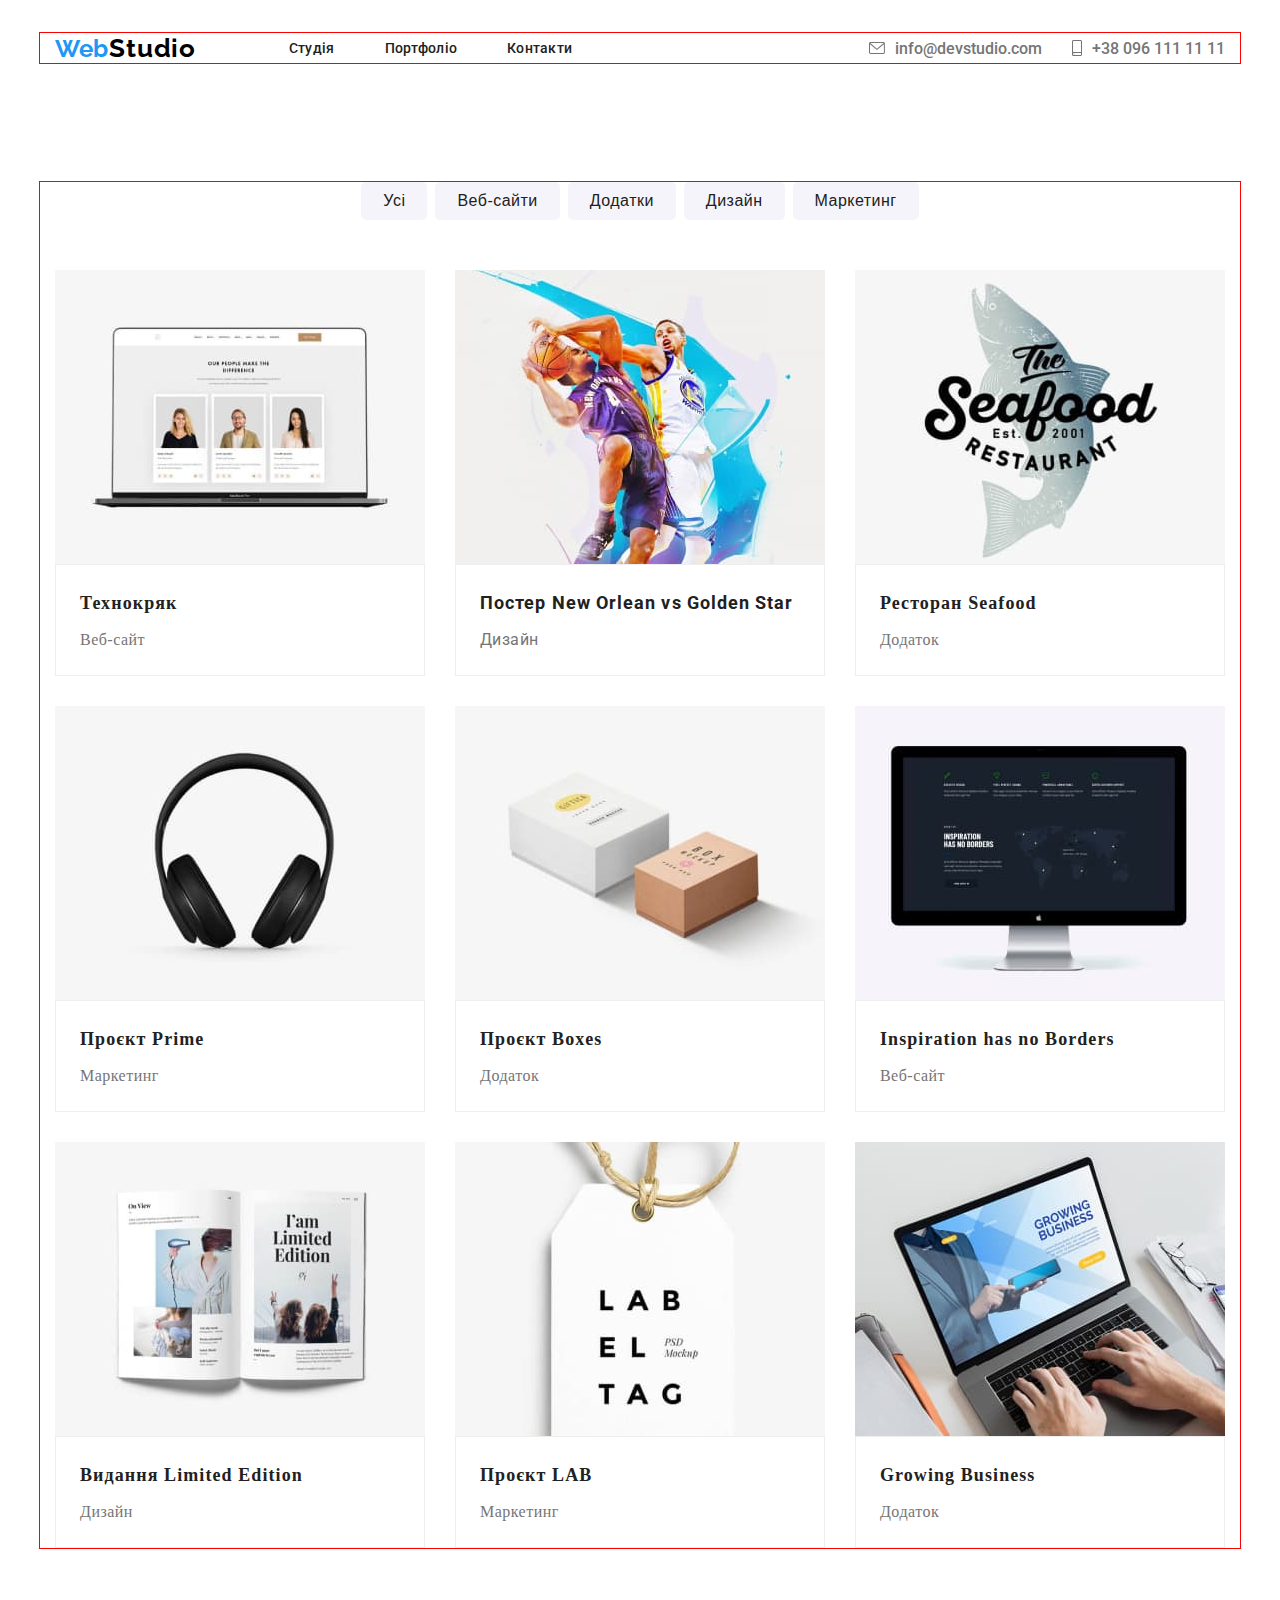
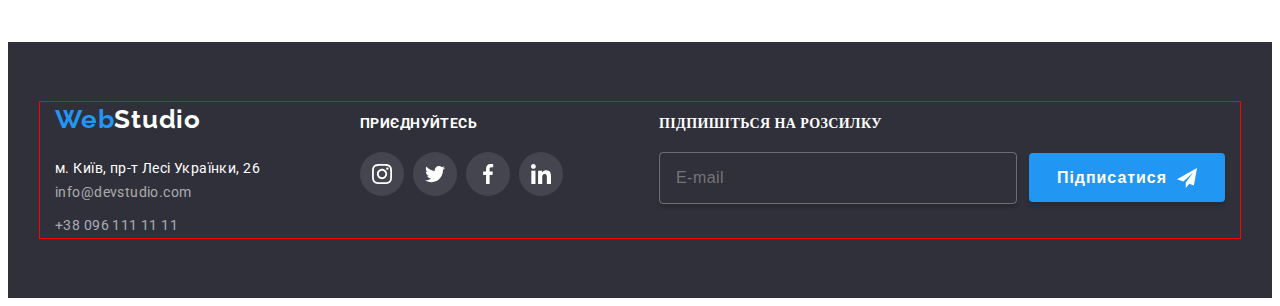
==== commit 8a610a78: "portfolio mobile menu" ====
--- a/pages/portfolio.html
+++ b/pages/portfolio.html
@@ -19,7 +19,13 @@
 <body>
     <header class="header">
         <div class="container box">
+
             <a href="../index.html" class="header__logo"> <span class="logo__span"> Web</span>Studio </a>
+            <button type="button" class="header__btn " js-open-menu>
+                <svg class="header__menu" >
+                    <use href="../img/symbol-defs.svg#icon-byrger"></use>
+                </svg>
+            </button>
             <nav class="header__nav">
                 <ul class="nav__list">
                     <li class="nav__item"><a href="../index.html " class="nav__link ">Студія</a></li>
@@ -39,6 +45,57 @@
                         </svg> +38 096 111 11 11</a></li>
         </div>
         </ul>
+        <div class="mobile__menu  is__hidden" js-menu-container>
+            <button type="button" class="mobile__cerrar " js-close-menu>
+                <svg class="close">
+                    <use href="../img/symbol-defs.svg#icon-close"></use>
+                </svg>
+            </button>
+            <ul class="mobile__list">
+                <li class="mobile__item">
+                    <a href="../index.html" class="mobile__text ">Студія</a>
+                </li>
+                <li class="mobile__item">
+                    <a href="./pages/portfolio.html" class="mobile__text active">Портфоліо</a>
+                </li>
+                <li class="mobile__item">
+                    <a href="#footer" class="mobile__text ">Контакти</a>
+                </li>
+                <li class="mobile__item">
+                    <a href="mailto:info@devstudio.com" class="mobile__text" style=" color: #2196F3;
+                     font-size: 34px; font-weight: 500; letter-spacing: 0.68px;">+38 096 111 11 11</a>
+                </li>
+                <li class="mobile__item">
+                    <a href="tel:+380961111111" class="mobile__text " style="color: #757575;
+                    font-size: 24px;
+                    font-weight: 500;
+                    letter-spacing: 0.48px;">info@devstudio.com</a>
+                </li>
+            </ul>
+            <ul class="mobile__lest">
+                <li class="lest__item">
+                    <p class="item__text">Instagram</p>
+                </li>
+                <li class="lest__item">
+                    <div></div>
+                </li>
+                <li class="lest__item">
+                    <p class="item__text">Twitter</p>
+                </li>
+                <li class="lest__item">
+                    <div></div>
+                </li>
+                <li class="lest__item">
+                    <p class="item__text">Facebook</p>
+                </li>
+                <li class="lest__item">
+                    <div></div>
+                </li>
+                <li class="lest__item">
+                    <p class="item__text">LinkedIn</p>
+                </li>
+            </ul>
+        </div>
         <div class="header__line"></div>
     </header>
     <main>
@@ -235,7 +292,7 @@
             </div>
         </div>
     </footer>
-
+    <script src="../js/mobile-menu.js"></script>
 </body>
 
 </html>--- a/scss/main.css
+++ b/scss/main.css
@@ -35,10 +35,9 @@
 .container {
   outline: 1px solid red;
   max-width: 1200px;
-  margin-left: auto;
-  margin-right: auto;
-  padding-left: 15px;
-  padding-right: 15px;
+  margin: 0 auto;
+  padding: 0 15px;
+  outline: 1px solid red;
 }
 @media screen and (min-width: 480px) {
   .container {
@@ -91,21 +90,6 @@
   font-weight: 700;
   line-height: 1.87;
   letter-spacing: 0.96px;
-}
-
-.card__title, .card__box:nth-child(2) {
-  font-size: 18px;
-  font-weight: 700;
-  line-height: 2;
-  letter-spacing: 1.08px;
-}
-
-.card .box__text {
-  font-size: 18px;
-  font-weight: 400;
-  line-height: 1.5;
-  letter-spacing: 0.54px;
-  text-align: left;
 }
 
 .header {
@@ -224,6 +208,7 @@
   display: flex;
   align-items: center;
   gap: 10px;
+  font-family: "Roboto";
 }
 .header__list .header__item .header__link:focus {
   border: none;
@@ -260,11 +245,51 @@
 }
 .header__list .header__item .header__svg {
   fill: #757575;
-  width: 16px;
-  height: 12px;
+  width: 100%;
+  height: auto;
   transition: fill 250ms cubic-bezier(0.4, 0, 0.2, 1);
 }
+@media screen and (min-width: 480px) {
+  .header__list .header__item .header__svg {
+    width: 16px;
+    height: 12px;
+  }
+}
+@media screen and (min-width: 768px) {
+  .header__list .header__item .header__svg {
+    width: 16px;
+    height: 12px;
+  }
+}
+@media screen and (min-width: 1200px) {
+  .header__list .header__item .header__svg {
+    width: 16px;
+    height: 12px;
+  }
+}
 .header__list .header__svg:nth-child(2) {
+  width: auto;
+  height: auto;
+}
+@media screen and (min-width: 480px) {
+  .header__list .header__svg:nth-child(2) {
+    width: 10px;
+    height: 16px;
+  }
+}
+@media screen and (min-width: 768px) {
+  .header__list .header__svg:nth-child(2) {
+    width: 10px;
+    height: 16px;
+  }
+}
+@media screen and (min-width: 1200px) {
+  .header__list .header__svg:nth-child(2) {
+    width: 10px;
+    height: 16px;
+  }
+}
+.header .header__item:last-child .header__svg {
   width: 10px;
   height: 16px;
 }
@@ -288,6 +313,110 @@
   opacity: 1;
 }
 
+.header__btn {
+  margin-left: auto;
+  background: none;
+  border: transparent;
+}
+@media screen and (min-width: 768px) {
+  .header__btn {
+    display: none;
+  }
+}
+@media screen and (min-width: 1200px) {
+  .header__btn {
+    display: none;
+  }
+}
+
+.header__menu {
+  width: 40px;
+  height: 40px;
+  fill: #000;
+}
+
+.mobile__menu {
+  position: fixed;
+  top: 0;
+  left: 0;
+  width: 100vw;
+  height: 100vh;
+  background-color: #fff;
+  padding-top: 10px;
+  padding-bottom: 48px;
+  padding-left: 40px;
+  transition: opacity 250ms cubic-bezier(1, -0.06, 0.81, 0.29);
+}
+
+.mobile__cerrar {
+  background: none;
+  border: transparent;
+  position: absolute;
+  right: 15px;
+}
+
+.close {
+  width: 40px;
+  height: 40px;
+}
+
+.mobile__list {
+  display: flex;
+  gap: 32px;
+  flex-direction: column;
+  padding-top: 38px;
+}
+
+.mobile__text {
+  color: #212121;
+  font-family: "Roboto";
+  font-size: 40px;
+  font-weight: 500;
+  letter-spacing: 0.8px;
+}
+
+.mobile__item:nth-child(3) {
+  margin-bottom: 152px;
+}
+
+.mobile__text:nth-child(4) {
+  color: #2196F3;
+  font-family: "Roboto";
+  font-size: 34px;
+  font-weight: 500;
+  letter-spacing: 0.68px;
+}
+
+.mobile__text:nth-child(5) {
+  color: #757575;
+  font-family: "Roboto";
+  font-size: 24px;
+  font-weight: 500;
+  letter-spacing: 0.48px;
+}
+
+.mobile__lest {
+  padding-top: 64px;
+  display: flex;
+  gap: 10px;
+}
+
+.item__text {
+  color: #2196F3;
+  font-family: "Roboto";
+  font-size: 18px;
+  font-style: normal;
+  font-weight: 500;
+  line-height: 1.22;
+  letter-spacing: 0.36px;
+}
+
+.lest__item > div {
+  width: 1px;
+  height: 22px;
+  background: rgba(33, 33, 33, 0.2);
+}
+
 .footer__span {
   font-family: "Raleway";
   font-size: 26px;
@@ -323,21 +452,6 @@
   font-weight: 700;
   line-height: 1.87;
   letter-spacing: 0.96px;
-}
-
-.card__title, .card__box:nth-child(2) {
-  font-size: 18px;
-  font-weight: 700;
-  line-height: 2;
-  letter-spacing: 1.08px;
-}
-
-.card .box__text {
-  font-size: 18px;
-  font-weight: 400;
-  line-height: 1.5;
-  letter-spacing: 0.54px;
-  text-align: left;
 }
 
 .hero {
@@ -364,8 +478,13 @@
   line-height: 1.61;
   letter-spacing: 1.56px;
   text-transform: uppercase;
-  width: 360px;
+  width: 100%;
   margin: 0 auto 30px;
+}
+@media screen and (min-width: 480px) {
+  .hero__title {
+    width: 360px;
+  }
 }
 @media screen and (min-width: 1200px) {
   .hero__title {
@@ -405,6 +524,7 @@
 
 .advantages {
   padding-top: 60px;
+  text-align: center;
 }
 @media screen and (min-width: 1200px) {
   .advantages {
@@ -415,6 +535,7 @@
   display: flex;
   gap: 30px;
   flex-wrap: wrap;
+  justify-content: center;
 }
 @media screen and (min-width: 1200px) {
   .advantages__list {
@@ -433,7 +554,7 @@
   content: "";
   border-radius: 4px;
   background: #F5F4FA;
-  width: 450px;
+  width: 100%;
   height: 120px;
   display: block;
   background-image: url(../img/antenna.png);
@@ -441,7 +562,13 @@
   background-position: center;
   margin-bottom: 30px;
 }
-@media screen and (min-width: 720px) {
+@media screen and (min-width: 480px) {
+  .advantages__item::before {
+    width: 450px;
+    height: 120px;
+  }
+}
+@media screen and (min-width: 768px) {
   .advantages__item::before {
     width: 354px;
     height: 120px;
@@ -468,16 +595,22 @@
   font-family: "Roboto", sans-serif;
   text-align: center;
 }
-@media screen and (min-width: 720px) {
+@media screen and (min-width: 768px) {
   .advantages__title {
     text-align: start;
   }
 }
 .advantages__text {
   color: #757575;
-  width: 450px;
-}
-@media screen and (min-width: 720px) {
+  width: 100%;
+  text-align: start;
+}
+@media screen and (min-width: 480px) {
+  .advantages__text {
+    width: 450px;
+  }
+}
+@media screen and (min-width: 768px) {
   .advantages__text {
     width: 354px;
   }
@@ -523,21 +656,6 @@
   font-weight: 700;
   line-height: 1.87;
   letter-spacing: 0.96px;
-}
-
-.card__title, .card__box:nth-child(2) {
-  font-size: 18px;
-  font-weight: 700;
-  line-height: 2;
-  letter-spacing: 1.08px;
-}
-
-.card .box__text {
-  font-size: 18px;
-  font-weight: 400;
-  line-height: 1.5;
-  letter-spacing: 0.54px;
-  text-align: left;
 }
 
 .work {
@@ -622,21 +740,6 @@
   font-weight: 700;
   line-height: 1.87;
   letter-spacing: 0.96px;
-}
-
-.card__title, .card__box:nth-child(2) {
-  font-size: 18px;
-  font-weight: 700;
-  line-height: 2;
-  letter-spacing: 1.08px;
-}
-
-.card .box__text {
-  font-size: 18px;
-  font-weight: 400;
-  line-height: 1.5;
-  letter-spacing: 0.54px;
-  text-align: left;
 }
 
 .comand {
@@ -823,21 +926,6 @@
   letter-spacing: 0.96px;
 }
 
-.card__title, .card__box:nth-child(2) {
-  font-size: 18px;
-  font-weight: 700;
-  line-height: 2;
-  letter-spacing: 1.08px;
-}
-
-.card .box__text {
-  font-size: 18px;
-  font-weight: 400;
-  line-height: 1.5;
-  letter-spacing: 0.54px;
-  text-align: left;
-}
-
 .clients {
   padding-top: 60px;
   padding-bottom: 60px;
@@ -980,21 +1068,6 @@
   letter-spacing: 0.96px;
 }
 
-.card__title, .card__box:nth-child(2) {
-  font-size: 18px;
-  font-weight: 700;
-  line-height: 2;
-  letter-spacing: 1.08px;
-}
-
-.card .box__text {
-  font-size: 18px;
-  font-weight: 400;
-  line-height: 1.5;
-  letter-spacing: 0.54px;
-  text-align: left;
-}
-
 .footer {
   background: #2F303A;
   padding-top: 60px;
@@ -1041,7 +1114,6 @@
   font-weight: 700;
   line-height: normal;
   letter-spacing: 0.72px;
-  margin-bottom: 20px;
 }
 @media screen and (min-width: 1200px) {
   .footer .footer__logo {
@@ -1126,9 +1198,9 @@
 }
 .footer__list {
   display: flex;
-  flex-direction: column;
   gap: 9px;
   margin-top: 9px;
+  justify-content: center;
 }
 .footer__svg {
   width: 20px;
@@ -1286,21 +1358,6 @@
   font-weight: 700;
   line-height: 1.87;
   letter-spacing: 0.96px;
-}
-
-.card__title, .card__box:nth-child(2) {
-  font-size: 18px;
-  font-weight: 700;
-  line-height: 2;
-  letter-spacing: 1.08px;
-}
-
-.card .box__text {
-  font-size: 18px;
-  font-weight: 400;
-  line-height: 1.5;
-  letter-spacing: 0.54px;
-  text-align: left;
 }
 
 .backdrop {
@@ -1515,21 +1572,6 @@
   letter-spacing: 0.96px;
 }
 
-.card__title, .card__box:nth-child(2) {
-  font-size: 18px;
-  font-weight: 700;
-  line-height: 2;
-  letter-spacing: 1.08px;
-}
-
-.card .box__text {
-  font-size: 18px;
-  font-weight: 400;
-  line-height: 1.5;
-  letter-spacing: 0.54px;
-  text-align: left;
-}
-
 .header {
   padding-top: 10px;
   padding-bottom: 10px;
@@ -1645,6 +1687,8 @@
   display: flex;
   align-items: center;
   gap: 10px;
+  font-family: "Roboto";
+  font-weight: 500;
 }
 .header__list .header__item .header__link:focus {
   border: none;
@@ -1686,6 +1730,10 @@
   transition: fill 250ms cubic-bezier(0.4, 0, 0.2, 1);
 }
 .header__list .header__svg:nth-child(2) {
+  width: 10px;
+  height: 16px;
+}
+.header .header__item:last-child .header__svg {
   width: 10px;
   height: 16px;
 }
@@ -1709,6 +1757,111 @@
   opacity: 1;
 }
 
+.header__btn {
+  margin-left: auto;
+  background: none;
+  border: transparent;
+}
+@media screen and (min-width: 768px) {
+  .header__btn {
+    display: none;
+  }
+}
+@media screen and (min-width: 1200px) {
+  .header__btn {
+    display: none;
+  }
+}
+
+.header__menu {
+  width: 40px;
+  height: 40px;
+  fill: #000;
+}
+
+.mobile__menu {
+  position: fixed;
+  top: 0;
+  left: 0;
+  width: 100vw;
+  height: 100vh;
+  background-color: #fff;
+  padding-top: 10px;
+  padding-bottom: 48px;
+  padding-left: 40px;
+  transition: opacity 250ms cubic-bezier(1, -0.06, 0.81, 0.29);
+  z-index: 3;
+}
+
+.mobile__cerrar {
+  background: none;
+  border: transparent;
+  position: absolute;
+  right: 15px;
+}
+
+.close {
+  width: 40px;
+  height: 40px;
+}
+
+.mobile__list {
+  display: flex;
+  gap: 32px;
+  flex-direction: column;
+  padding-top: 38px;
+}
+
+.mobile__text {
+  color: #212121;
+  font-family: "Roboto";
+  font-size: 40px;
+  font-weight: 500;
+  letter-spacing: 0.8px;
+}
+
+.mobile__item:nth-child(3) {
+  margin-bottom: 152px;
+}
+
+.mobile__text:nth-child(4) {
+  color: #2196F3;
+  font-family: "Roboto";
+  font-size: 34px;
+  font-weight: 500;
+  letter-spacing: 0.68px;
+}
+
+.mobile__text:nth-child(5) {
+  color: #757575;
+  font-family: "Roboto";
+  font-size: 24px;
+  font-weight: 500;
+  letter-spacing: 0.48px;
+}
+
+.mobile__lest {
+  padding-top: 64px;
+  display: flex;
+  gap: 10px;
+}
+
+.item__text {
+  color: #2196F3;
+  font-family: "Roboto";
+  font-size: 18px;
+  font-style: normal;
+  font-weight: 500;
+  line-height: 1.22;
+  letter-spacing: 0.36px;
+}
+
+.lest__item > div {
+  width: 1px;
+  height: 22px;
+  background: rgba(33, 33, 33, 0.2);
+}
+
 .footer__span {
   font-family: "Raleway";
   font-size: 26px;
@@ -1746,24 +1899,15 @@
   letter-spacing: 0.96px;
 }
 
-.card__title, .card__box:nth-child(2) {
-  font-size: 18px;
-  font-weight: 700;
-  line-height: 2;
-  letter-spacing: 1.08px;
-}
-
-.card .box__text {
-  font-size: 18px;
-  font-weight: 400;
-  line-height: 1.5;
-  letter-spacing: 0.54px;
-  text-align: left;
-}
-
 .btn {
   padding-top: 60px;
   padding-bottom: 40px;
+}
+@media screen and (min-width: 1200px) {
+  .btn {
+    padding-top: 94px;
+    padding-bottom: 94px;
+  }
 }
 .btn__list {
   display: flex;
@@ -1771,25 +1915,31 @@
   justify-content: center;
   flex-wrap: flex-start;
   flex-direction: flex-start;
+  flex-wrap: wrap;
   margin-bottom: 50px;
+  gap: 8px;
+  justify-content: left;
 }
 @media screen and (min-width: 768px) {
   .btn__list {
     flex-wrap: nowrap;
-  }
-}
-.btn__item {
-  margin-right: 8px;
+    justify-content: center;
+  }
+}
+@media screen and (min-width: 1200px) {
+  .btn__list {
+    justify-content: center;
+  }
 }
 .btn__btn {
   background-color: #F5F4FA;
   color: #212121;
-  text-align: center;
+  text-align: left;
   font-size: 16px;
   font-weight: 500;
   line-height: 1.62;
   letter-spacing: 0.48px;
-  padding: 6px 22px;
+  padding: 6px 25px;
   border: 0;
   border-radius: 5px;
   transition-property: background-color;
@@ -1797,6 +1947,17 @@
   transition-timing-function: cubic-bezier(0.4, 0, 0.2, 1);
   transition-delay: 0;
 }
+@media screen and (min-width: 768px) {
+  .btn__btn {
+    text-align: center;
+  }
+}
+@media screen and (min-width: 1200px) {
+  .btn__btn {
+    padding: 6px 22px;
+    text-align: center;
+  }
+}
 .btn__btn:hover,
 .btn__btn :focus {
   background: #2196F3;
@@ -1843,30 +2004,26 @@
   letter-spacing: 0.96px;
 }
 
-.card__title, .card__box:nth-child(2) {
-  font-size: 18px;
-  font-weight: 700;
-  line-height: 2;
-  letter-spacing: 1.08px;
-}
-
-.card .box__text {
-  font-size: 18px;
-  font-weight: 400;
-  line-height: 1.5;
-  letter-spacing: 0.54px;
-  text-align: left;
-}
-
 .card__list {
   display: flex;
   flex-wrap: wrap;
   gap: 30px;
 }
 .card__item {
-  flex-basis: calc((100% - 60px) / 3);
+  flex-basis: calc((100% - 0px) / 1);
   position: relative;
   overflow: hidden;
+  width: 100%;
+}
+@media screen and (min-width: 768px) {
+  .card__item {
+    flex-basis: calc((100% - 30px) / 2);
+  }
+}
+@media screen and (min-width: 1200px) {
+  .card__item {
+    flex-basis: calc((100% - 60px) / 3);
+  }
 }
 .card__img {
   width: 100%;
@@ -1881,13 +2038,26 @@
   z-index: 2;
   position: relative;
 }
+@media screen and (min-width: 480px) {
+  .card__box {
+    padding-bottom: 20px;
+  }
+}
 .card__box:nth-child(2) {
   color: #212121;
-  font-family: Roboto;
+  font-family: "Roboto";
+  font-size: 18px;
+  font-weight: 700;
+  line-height: 2;
+  letter-spacing: 1.08px;
   font-style: normal;
 }
 .card__title {
   color: #212121;
+  font-size: 18px;
+  font-weight: 700;
+  line-height: 2;
+  letter-spacing: 1.08px;
 }
 .card__text {
   color: #757575;
@@ -1903,16 +2073,31 @@
   left: 0;
   width: 100%;
   height: 100%;
-  padding: 63px 24px;
+  padding: 77px 24px;
   background: rgba(33, 150, 243, 0.9);
   opacity: 0;
   transition: opacity 250ms cubic-bezier(0.4, 0, 0.2, 1), transform 250ms cubic-bezier(0.4, 0, 0.2, 1);
   transform: translateY(100%);
   z-index: 1;
 }
+@media screen and (min-width: 768px) {
+  .card .item__box {
+    padding: 49px 24px;
+  }
+}
+@media screen and (min-width: 1200px) {
+  .card .item__box {
+    padding: 63px 24px;
+  }
+}
 .card .box__text {
   width: 100%;
   color: #fff;
+  font-size: 18px;
+  font-weight: 400;
+  line-height: 1.5;
+  letter-spacing: 0.54px;
+  text-align: left;
 }
 .card__item:hover .item__box {
   opacity: 1;
@@ -1921,4 +2106,9 @@
 .card .box__text {
   width: 100%;
   color: #fff;
+  font-size: 18px;
+  font-weight: 400;
+  line-height: 1.5;
+  letter-spacing: 0.54px;
+  text-align: left;
 }/*# sourceMappingURL=main.css.map */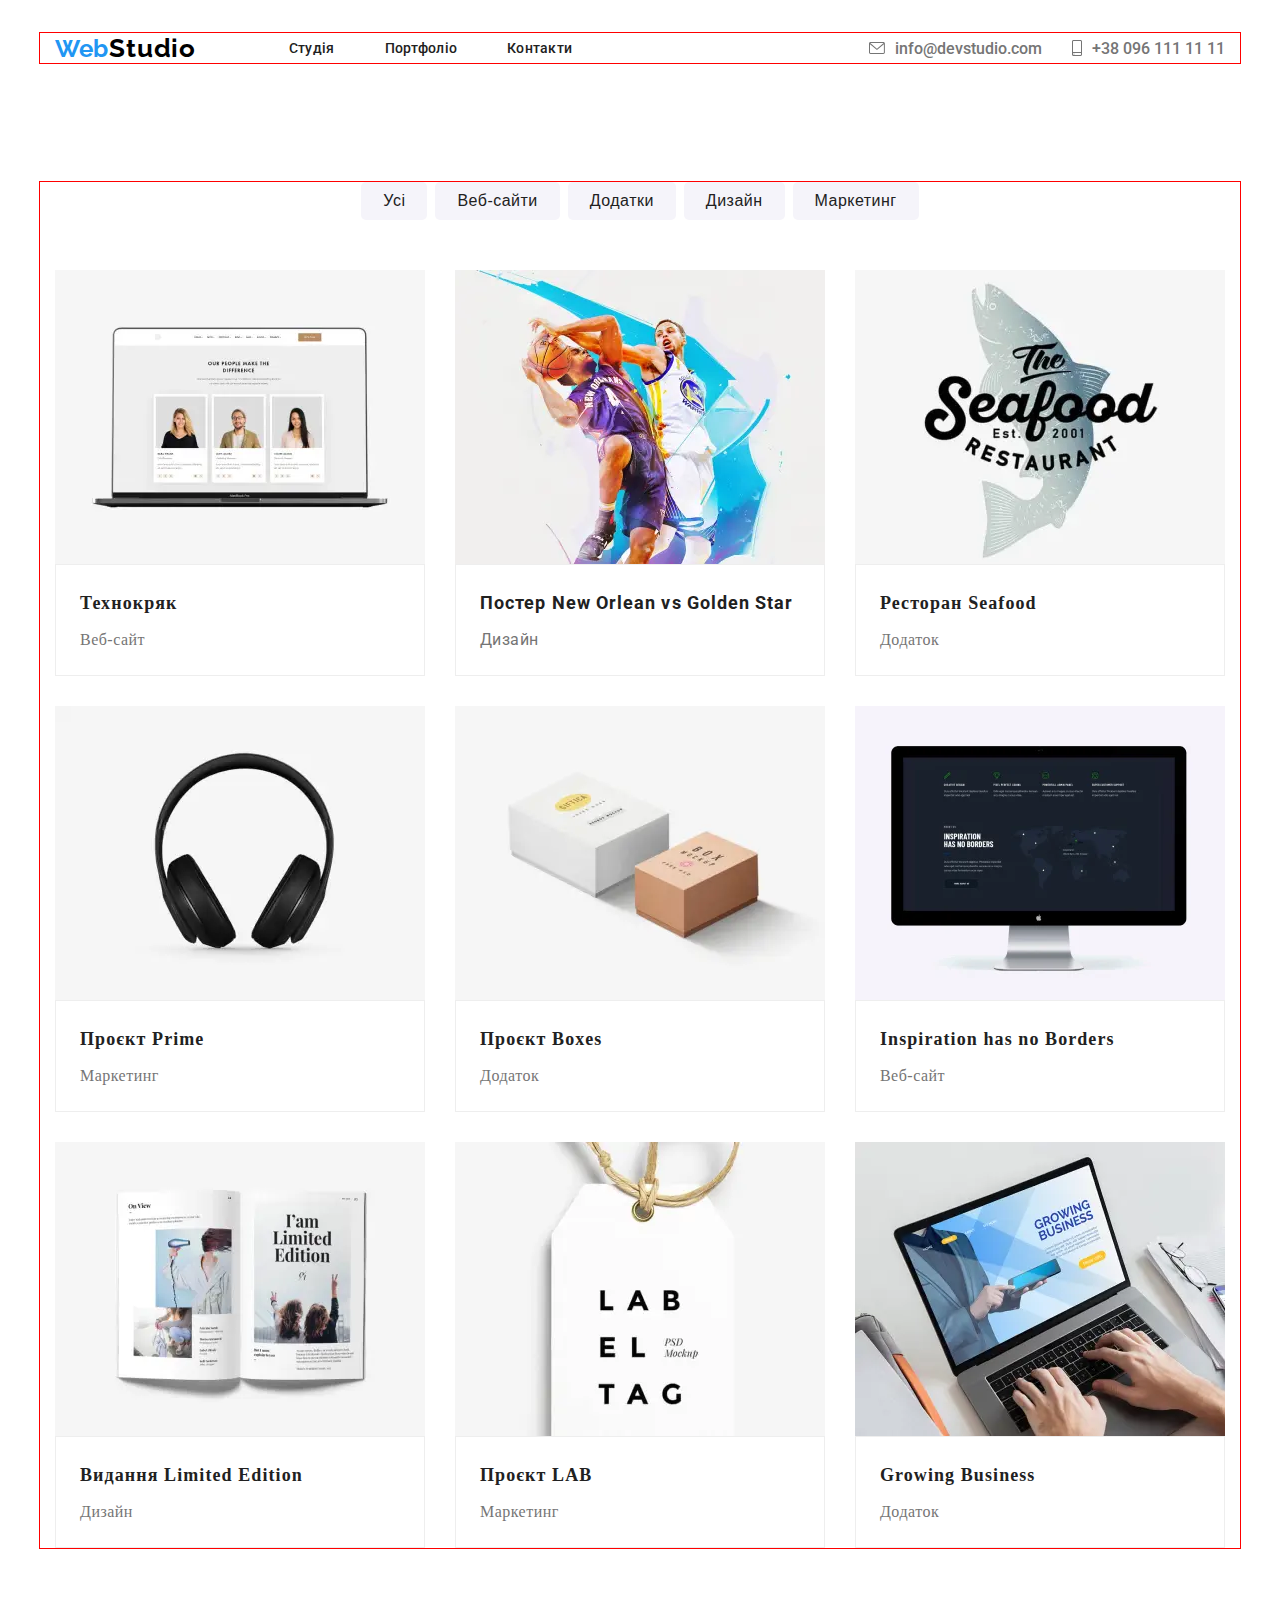
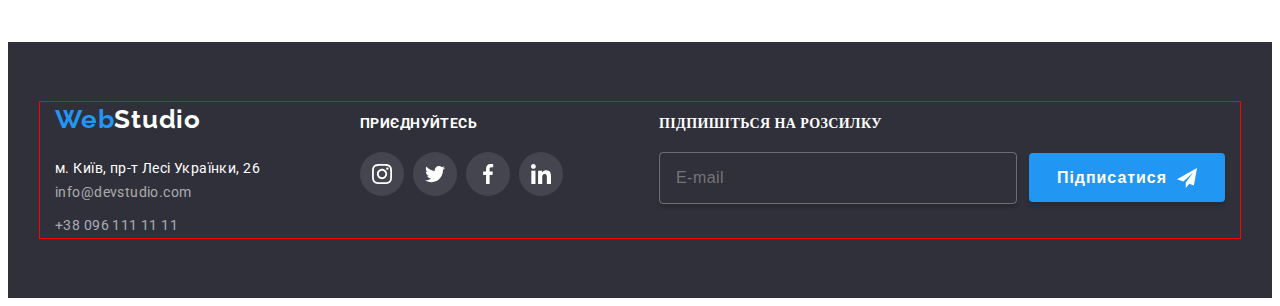
==== commit f543c713: "retinisation" ====
--- a/pages/portfolio.html
+++ b/pages/portfolio.html
@@ -22,7 +22,7 @@
 
             <a href="../index.html" class="header__logo"> <span class="logo__span"> Web</span>Studio </a>
             <button type="button" class="header__btn " js-open-menu>
-                <svg class="header__menu" >
+                <svg class="header__menu">
                     <use href="../img/symbol-defs.svg#icon-byrger"></use>
                 </svg>
             </button>
@@ -114,7 +114,18 @@
                 <section class="card">
                     <ul class="card__list">
                         <li class="card__item">
-                            <img src="../img/computerdva.jpg" alt="Computer1" class="card__img">
+                            <picture>
+                                <source
+                                    srcset="../img/dekstop/portfolio/tehnokruk-dekstop@1x.webp 1x, ../img/dekstop/portfolio/tehnokruk-dekstop@2x.webp 2x"
+                                    media="(min-width: 1200px)">
+                                <source
+                                    srcset="../img/tablet/portfolio/tehnocryaktablet@1x.webp 1x, ../img/tablet/portfolio/tehnocryaktablet@2x.webp 2x"
+                                    media="(min-width: 768px)">
+                                <source
+                                    src="../img/mobile/portfolio/tehnocryakmobile@1x.webp 1x, ../img/mobile/portfolio/tehnocryakmobile@2x.webp 2x"
+                                    media="(max-width: 767px)">
+                                <img src="../img/computerdva.jpg" alt="Computer1" class="card__img">
+                            </picture>
                             <div class="item__box">
                                 <p class="box__text">Ресурс пропонує комплексні пропозиції з різним рівнем функціоналу
                                     та сервісів. Все це дозволить відвідувачу отримати вичерпні відомості про компанію
@@ -127,7 +138,18 @@
                         </li>
                         <li class="card__item">
                             <div class="item__boxx">
-                                <img src="../img/basketbol.jpg" alt="Basketbol" class="card__img">
+                                <picture>
+                                    <source
+                                        srcset="../img/dekstop/portfolio/basketball-dekstop@1x.webp 1x, ../img/dekstop/portfolio/basketball-dekstop@2x.webp 2x"
+                                        media="(min-width: 1200px)">
+                                    <source
+                                        srcset="../img/tablet/portfolio/neworleantablet@1x.webp 1x, ../img/tablet/portfolio/neworleantablet@2x.webp 2x"
+                                        media="(min-width: 768px)">
+                                    <source
+                                        srcset="../img/mobile/portfolio/neworleanmobile@1x.webp 1x, ../img/mobile/portfolio/neworleanmobile@2x.webp 2x"
+                                        media="(max-width: 767px)">
+                                    <img src="../img/basketbol.jpg" alt="Basketbol" class="card__img">
+                                </picture>
                                 <div class="item__box">
                                     <p class="box__text">Ресурс пропонує комплексні пропозиції з різним рівнем
                                         функціоналу та
@@ -142,7 +164,18 @@
                             </div>
                         </li>
                         <li class="card__item">
-                            <img src="../img/restoran.jpg" alt="Restoran" class="card__img">
+                            <picture>
+                                <source
+                                    srcset="../img/dekstop/portfolio/restoran_seafood-dekstop@1x.webp 1x, ../img/dekstop/portfolio/restoran_seafood-dekstop@2x.webp 2x"
+                                    media="(min-width: 1200px)">
+                                <source
+                                    srcset="../img/tablet/portfolio/seafoodtablet@1x.webp 1x, ../img/tablet/portfolio/seafoodtablet@2x.webp 2x"
+                                    media="(min-width: 768px)">
+                                <source
+                                    srcset="../img/mobile/portfolio/seafoodmobile@1x.webp 1x, ../img/mobile/portfolio/seafoodmobile@2x.webp 2x"
+                                    media="(max-width: 767px)">
+                                <img src="../img/restoran.jpg" alt="Restoran" class="card__img">
+                            </picture>
                             <div class="item__box">
                                 <p class="box__text">Ресурс пропонує комплексні пропозиції з різним рівнем функціоналу
                                     та
@@ -155,7 +188,18 @@
                             </div>
                         </li>
                         <li class="card__item">
-                            <img src="../img/speakers.jpg" alt="Speakers" class="card__img">
+                            <picture>
+                                <source
+                                    srcset="../img/dekstop/portfolio/proekt_prime-dekstop@1x.webp 1x, ../img/dekstop/portfolio/proekt_prime-dekstop@2x.webp 2x"
+                                    media="(min-width: 1200px)">
+                                <source
+                                    srcset="../img/tablet/portfolio/primetablet@1x.webp 1x, ../img/tablet/portfolio/primetablet@2x.webp 2x"
+                                    media="(min-width: 768px)">
+                                <source
+                                    srcset="../img/mobile/portfolio/primemobile@1x.webp 1x, ../img/mobile/portfolio/primemobile@2x.webp 2x"
+                                    media="(max-width: 767px)">
+                                <img src="../img/speakers.jpg" alt="Speakers" class="card__img">
+                            </picture>
                             <div class="item__box">
                                 <p class="box__text">Ресурс пропонує комплексні пропозиції з різним рівнем функціоналу
                                     та
@@ -168,7 +212,18 @@
                             </div>
                         </li>
                         <li class="card__item">
-                            <img src="../img/boxes.jpg" alt="Boxes" class="card__img">
+                            <picture>
+                                <source
+                                    srcset="../img/dekstop/portfolio/boxes-dekstop@1x.webp 1x, ../img/dekstop/portfolio/boxes-dekstop@2x.webp 2x"
+                                    media="(min-width: 1200px)">
+                                <source
+                                    srcset="../img/tablet/portfolio/boxestablet@1x.webp 1x, ../img/tablet/portfolio/boxestablet@2x.webp 2x"
+                                    media="(min-width: 768px)">
+                                <source
+                                    srcset="../img/mobile/portfolio/boxesmobile@1x.webp 1x, ../img/mobile/portfolio/boxesmobile@2x.webp 2x"
+                                    media="(max-width: 767px)">
+                                <img src="../img/boxes.jpg" alt="Boxes" class="card__img">
+                            </picture>
                             <div class="item__box">
                                 <p class="box__text">Ресурс пропонує комплексні пропозиції з різним рівнем функціоналу
                                     та
@@ -181,7 +236,18 @@
                             </div>
                         </li>
                         <li class="card__item">
-                            <img src="../img/monitor.jpg" alt="Monitor" class="card__img">
+                            <picture>
+                                <source
+                                    srcset="../img/dekstop/portfolio/nobordersdekstop@1x.webp 1x, ../img/dekstop/portfolio/nobordersdekstop@2x.webp 2x"
+                                    media="(min-width: 1200px)">
+                                <source
+                                    srcset="../img/tablet/portfolio/inspirationtablet@1x.webp 1x, ../img/tablet/portfolio/inspirationtablet@2x.webp 2x"
+                                    media="(min-width: 768px)">
+                                <source
+                                    srcset="../img/mobile/portfolio/inspirationmobile@1x.webp 1x, ../img/mobile/portfolio/inspirationmobile@2x.webp 2x"
+                                    media="(max-width: 767px)">
+                                <img src="../img/monitor.jpg" alt="Monitor" class="card__img">
+                            </picture>
                             <div class="item__box">
                                 <p class="box__text">Ресурс пропонує комплексні пропозиції з різним рівнем функціоналу
                                     та
@@ -194,7 +260,18 @@
                             </div>
                         </li>
                         <li class="card__item">
-                            <img src="../img/book.jpg" alt="Book" class="card__img">
+                            <picture>
+                                <source
+                                    srcset="../img/dekstop/portfolio/limited_edition-dekstop@1x.webp 1x, ../img/dekstop/portfolio/limited_edition-dekstop@2x.webp 2x"
+                                    media="(min-width: 1200px)">
+                                <source
+                                    srcset="../img/tablet/portfolio/limitedtablet@1x.webp 1x, ../img/tablet/portfolio/limitedtablet@2x.webp 2x"
+                                    media="(min-width: 768px)">
+                                <source
+                                    srcset="../img/mobile/portfolio/limitedmobile@1x.webp 1x, ../img/mobile/portfolio/limitedmobile@2x.webp 2x"
+                                    media="(max-width: 767px)">
+                                <img src="../img/book.jpg" alt="Book" class="card__img">
+                            </picture>
                             <div class="item__box">
                                 <p class="box__text">Ресурс пропонує комплексні пропозиції з різним рівнем функціоналу
                                     та
@@ -207,7 +284,18 @@
                             </div>
                         </li>
                         <li class="card__item">
-                            <img src="../img/label.jpg" alt="label" class="card__img">
+                            <picture>
+                                <source
+                                    srcset="../img/dekstop/portfolio/proekt_lab-dekstop@1x.webp 1x, ../img/dekstop/portfolio/proekt_lab-dekstop@2x.webp 2x"
+                                    media="(min-width: 1200px)">
+                                <source
+                                    srcset="../img/tablet/portfolio/labtablet@1x.webp 1x, ../img/tablet/portfolio/labtablet@2x.webp 2x"
+                                    media="(min-width: 768px)">
+                                <source
+                                    srcset="../img/mobile/portfolio/labmobile@1x.webp 1x, ../img/mobile/portfolio/labmobile@2x.webp 2x"
+                                    media="(max-width: 767px)">
+                                <img src="../img/label.jpg" alt="label" class="card__img">
+                            </picture>
                             <div class="item__box">
                                 <p class="box__text">Ресурс пропонує комплексні пропозиції з різним рівнем функціоналу
                                     та
@@ -220,7 +308,18 @@
                             </div>
                         </li>
                         <li class="card__item">
-                            <img src="../img/laptop.jpg" alt="Laptop" class="card__img">
+                            <picture>
+                                <source
+                                    srcset="../img/dekstop/portfolio/growing_business-dekstop@1x.webp 1x, ../img/dekstop/portfolio/growing_business-dekstop@2x.webp 2x"
+                                    media="(min-width: 1200px)">
+                                <source
+                                    srcset="../img/tablet/portfolio/growingtablet@1x.webp 1x, ../img/tablet/portfolio/growingtablet@2x.webp 2x"
+                                    media="(min-width: 768px)">
+                                <source
+                                    srcset="../img/mobile/portfolio/growingmobile@1x.webp 1x, ../img/mobile/portfolio/growingmobile@2x.webp 2x"
+                                    media="(max-width: 767px)">
+                                <img src="../img/laptop.jpg" alt="Laptop" class="card__img">
+                            </picture>
                             <div class="item__box">
                                 <p class="box__text">Ресурс пропонує комплексні пропозиції з різним рівнем функціоналу
                                     та
--- a/scss/main.css
+++ b/scss/main.css
@@ -78,7 +78,7 @@
   text-transform: uppercase;
 }
 
-.modal__span, .modal__text, .footer .address__link, .advantages__text {
+.footer .address__link, .advantages__text {
   font-size: 14px;
   font-weight: 400;
   line-height: 1.71;
@@ -342,10 +342,11 @@
   width: 100vw;
   height: 100vh;
   background-color: #fff;
-  padding-top: 10px;
+  padding-top: 48px;
   padding-bottom: 48px;
   padding-left: 40px;
   transition: opacity 250ms cubic-bezier(1, -0.06, 0.81, 0.29);
+  z-index: 3;
 }
 
 .mobile__cerrar {
@@ -364,7 +365,6 @@
   display: flex;
   gap: 32px;
   flex-direction: column;
-  padding-top: 38px;
 }
 
 .mobile__text {
@@ -375,6 +375,10 @@
   letter-spacing: 0.8px;
 }
 
+.mobile__text:hover {
+  color: #2196F3;
+}
+
 .mobile__item:nth-child(3) {
   margin-bottom: 152px;
 }
@@ -396,7 +400,7 @@
 }
 
 .mobile__lest {
-  padding-top: 64px;
+  margin-top: 64px;
   display: flex;
   gap: 10px;
 }
@@ -440,7 +444,7 @@
   text-transform: uppercase;
 }
 
-.modal__span, .modal__text, .footer .address__link, .advantages__text {
+.footer .address__link, .advantages__text {
   font-size: 14px;
   font-weight: 400;
   line-height: 1.71;
@@ -644,7 +648,7 @@
   text-transform: uppercase;
 }
 
-.modal__span, .modal__text, .footer .address__link, .advantages__text {
+.footer .address__link, .advantages__text {
   font-size: 14px;
   font-weight: 400;
   line-height: 1.71;
@@ -728,7 +732,7 @@
   text-transform: uppercase;
 }
 
-.modal__span, .modal__text, .footer .address__link, .advantages__text {
+.footer .address__link, .advantages__text {
   font-size: 14px;
   font-weight: 400;
   line-height: 1.71;
@@ -912,7 +916,7 @@
   text-transform: uppercase;
 }
 
-.modal__span, .modal__text, .footer .address__link, .advantages__text {
+.footer .address__link, .advantages__text {
   font-size: 14px;
   font-weight: 400;
   line-height: 1.71;
@@ -1054,7 +1058,7 @@
   text-transform: uppercase;
 }
 
-.modal__span, .modal__text, .footer .address__link, .advantages__text {
+.footer .address__link, .advantages__text {
   font-size: 14px;
   font-weight: 400;
   line-height: 1.71;
@@ -1346,7 +1350,7 @@
   text-transform: uppercase;
 }
 
-.modal__span, .modal__text, .advantages__text, .footer .address__link {
+.advantages__text, .footer .address__link {
   font-size: 14px;
   font-weight: 400;
   line-height: 1.71;
@@ -1377,7 +1381,7 @@
 }
 
 .modal {
-  width: 528px;
+  width: 100%;
   background-color: #fff;
   border-radius: 4px;
   position: absolute;
@@ -1386,6 +1390,21 @@
   transform: translate(-50%, -50%);
   padding: 40px;
 }
+@media screen and (min-width: 480px) {
+  .modal {
+    width: 450px;
+  }
+}
+@media screen and (min-width: 768px) {
+  .modal {
+    width: 450px;
+  }
+}
+@media screen and (min-width: 1200px) {
+  .modal {
+    width: 528px;
+  }
+}
 .modal__title {
   color: #212121;
   text-align: center;
@@ -1394,6 +1413,11 @@
   line-height: 1.15;
   letter-spacing: 0.6px;
   margin-bottom: 12px;
+}
+@media screen and (min-width: 480px) {
+  .modal__title {
+    line-height: 1.5;
+  }
 }
 .modal__label {
   width: 448px;
@@ -1404,6 +1428,11 @@
   line-height: normal;
   letter-spacing: 0.12px;
   margin-bottom: 4px;
+}
+.modal__label:nth-child(5) {
+  display: flex;
+  align-items: center;
+  gap: 8px;
 }
 .modal__input {
   display: block;
@@ -1451,13 +1480,6 @@
   border: none;
   outline: 1px solid #2196F3;
 }
-.modal__label:nth-child(5) {
-  display: flex;
-  align-items: center;
-  justify-content: center;
-  flex-wrap: flex-start;
-  flex-direction: flex-start;
-}
 .modal__checkbox {
   width: 16px;
   height: 15px;
@@ -1469,13 +1491,37 @@
 }
 .modal__text {
   color: #757575;
+  font-size: 14px;
+  font-weight: 400;
+  line-height: 1.71;
+  letter-spacing: 0.42px;
   margin-left: 8px;
+}
+@media screen and (min-width: 480px) {
+  .modal__text {
+    font-size: 12px;
+    font-weight: 400;
+    line-height: normal;
+    letter-spacing: 0.36px;
+  }
 }
 .modal__span {
   color: #2196F3;
+  font-size: 14px;
+  font-weight: 400;
+  line-height: 1.71;
+  letter-spacing: 0.42px;
   text-decoration-line: underline;
   margin-left: 5px;
   cursor: pointer;
+}
+@media screen and (min-width: 480px) {
+  .modal__span {
+    font-size: 12px;
+    font-weight: 400;
+    line-height: normal;
+    letter-spacing: 0.36px;
+  }
 }
 .modal__box {
   position: relative;
@@ -1558,7 +1604,7 @@
   text-transform: uppercase;
 }
 
-.advantages__text, .footer .address__link, .modal__text, .modal__span {
+.advantages__text, .footer .address__link {
   font-size: 14px;
   font-weight: 400;
   line-height: 1.71;
@@ -1757,111 +1803,6 @@
   opacity: 1;
 }
 
-.header__btn {
-  margin-left: auto;
-  background: none;
-  border: transparent;
-}
-@media screen and (min-width: 768px) {
-  .header__btn {
-    display: none;
-  }
-}
-@media screen and (min-width: 1200px) {
-  .header__btn {
-    display: none;
-  }
-}
-
-.header__menu {
-  width: 40px;
-  height: 40px;
-  fill: #000;
-}
-
-.mobile__menu {
-  position: fixed;
-  top: 0;
-  left: 0;
-  width: 100vw;
-  height: 100vh;
-  background-color: #fff;
-  padding-top: 10px;
-  padding-bottom: 48px;
-  padding-left: 40px;
-  transition: opacity 250ms cubic-bezier(1, -0.06, 0.81, 0.29);
-  z-index: 3;
-}
-
-.mobile__cerrar {
-  background: none;
-  border: transparent;
-  position: absolute;
-  right: 15px;
-}
-
-.close {
-  width: 40px;
-  height: 40px;
-}
-
-.mobile__list {
-  display: flex;
-  gap: 32px;
-  flex-direction: column;
-  padding-top: 38px;
-}
-
-.mobile__text {
-  color: #212121;
-  font-family: "Roboto";
-  font-size: 40px;
-  font-weight: 500;
-  letter-spacing: 0.8px;
-}
-
-.mobile__item:nth-child(3) {
-  margin-bottom: 152px;
-}
-
-.mobile__text:nth-child(4) {
-  color: #2196F3;
-  font-family: "Roboto";
-  font-size: 34px;
-  font-weight: 500;
-  letter-spacing: 0.68px;
-}
-
-.mobile__text:nth-child(5) {
-  color: #757575;
-  font-family: "Roboto";
-  font-size: 24px;
-  font-weight: 500;
-  letter-spacing: 0.48px;
-}
-
-.mobile__lest {
-  padding-top: 64px;
-  display: flex;
-  gap: 10px;
-}
-
-.item__text {
-  color: #2196F3;
-  font-family: "Roboto";
-  font-size: 18px;
-  font-style: normal;
-  font-weight: 500;
-  line-height: 1.22;
-  letter-spacing: 0.36px;
-}
-
-.lest__item > div {
-  width: 1px;
-  height: 22px;
-  background: rgba(33, 33, 33, 0.2);
-}
-
 .footer__span {
   font-family: "Raleway";
   font-size: 26px;
@@ -1885,7 +1826,7 @@
   text-transform: uppercase;
 }
 
-.advantages__text, .footer .address__link, .modal__text, .modal__span {
+.advantages__text, .footer .address__link {
   font-size: 14px;
   font-weight: 400;
   line-height: 1.71;
@@ -1990,7 +1931,7 @@
   text-transform: uppercase;
 }
 
-.advantages__text, .footer .address__link, .modal__text, .modal__span {
+.advantages__text, .footer .address__link {
   font-size: 14px;
   font-weight: 400;
   line-height: 1.71;
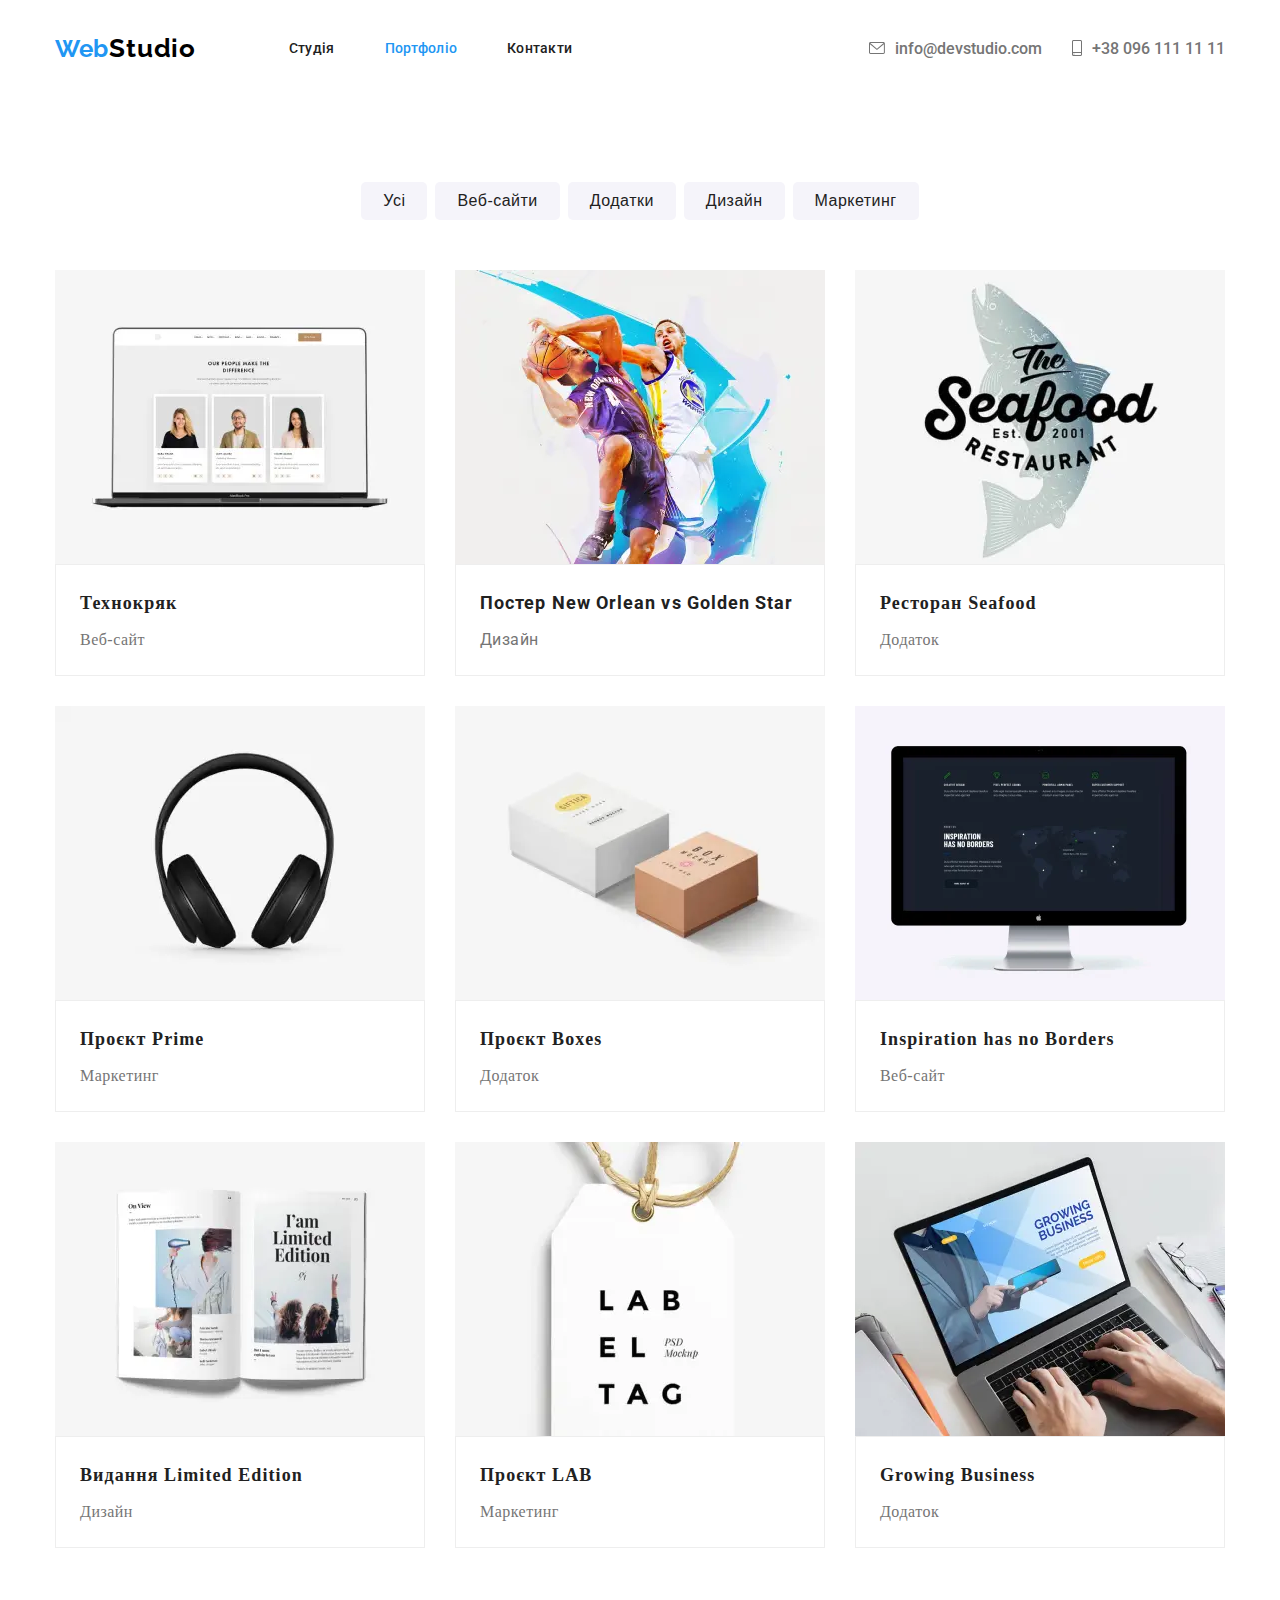
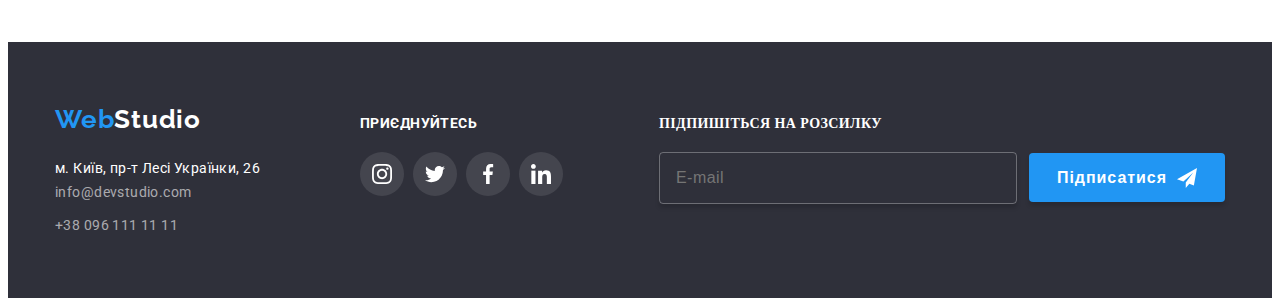
==== commit 6ddce62e: "finish" ====
--- a/pages/portfolio.html
+++ b/pages/portfolio.html
@@ -29,7 +29,7 @@
             <nav class="header__nav">
                 <ul class="nav__list">
                     <li class="nav__item"><a href="../index.html " class="nav__link ">Студія</a></li>
-                    <li class="nav__item"><a href="./pages/portfolio.html" class="nav__link activee">Портфоліо</a>
+                    <li class="nav__item"><a href="./pages/portfolio.html" class="nav__link active">Портфоліо</a>
                     </li>
                     <li class="nav__item"><a href="#footer" class="nav__link">Контакти</a></li>
                 </ul>
@@ -122,7 +122,7 @@
                                     srcset="../img/tablet/portfolio/tehnocryaktablet@1x.webp 1x, ../img/tablet/portfolio/tehnocryaktablet@2x.webp 2x"
                                     media="(min-width: 768px)">
                                 <source
-                                    src="../img/mobile/portfolio/tehnocryakmobile@1x.webp 1x, ../img/mobile/portfolio/tehnocryakmobile@2x.webp 2x"
+                                    srcset="../img/mobile/portfolio/tehnocryakmobile@1x.webp 1x, ../img/mobile/portfolio/tehnocryakmobile@2x.webp 2x"
                                     media="(max-width: 767px)">
                                 <img src="../img/computerdva.jpg" alt="Computer1" class="card__img">
                             </picture>
--- a/scss/main.css
+++ b/scss/main.css
@@ -33,11 +33,9 @@
 }
 
 .container {
-  outline: 1px solid red;
   max-width: 1200px;
   margin: 0 auto;
   padding: 0 15px;
-  outline: 1px solid red;
 }
 @media screen and (min-width: 480px) {
   .container {
@@ -421,69 +419,55 @@
   background: rgba(33, 33, 33, 0.2);
 }
 
-.footer__span {
-  font-family: "Raleway";
-  font-size: 26px;
-  font-weight: 700;
-  line-height: 1.38;
-  letter-spacing: 0.78px;
-}
-
-.header__nav .nav__link, .header__list .header__item .header__link:focus .header__cell {
-  font-size: 14px;
-  font-weight: 500;
-  line-height: 1.14;
-  letter-spacing: 0.28px;
-}
-
-.footer__title, .work__text, .advantages__title {
-  font-size: 14px;
-  font-weight: 700;
-  line-height: 1.14;
-  letter-spacing: 0.42px;
-  text-transform: uppercase;
-}
-
-.footer .address__link, .advantages__text {
-  font-size: 14px;
-  font-weight: 400;
-  line-height: 1.71;
-  letter-spacing: 0.42px;
-}
-
-.modal__button {
-  font-size: 16px;
-  font-weight: 700;
-  line-height: 1.87;
-  letter-spacing: 0.96px;
-}
-
 .hero {
-  background-color: #2F303A;
   padding-top: 118px;
   padding-bottom: 118px;
-  text-align: center;
-  background-image: linear-gradient(rgba(47, 48, 58, 0.4), rgba(47, 48, 58, 0.4)), url(../img/hero-bc.jpg);
+  background-image: linear-gradient(rgba(47, 48, 58, 0.4), rgba(47, 48, 58, 0.4)), url("../img/mobile/heromobile@1x.webp");
+  background-position: center;
   background-repeat: no-repeat;
   background-size: cover;
+  text-align: center;
+  overflow: hidden;
+}
+@media (min-device-pixel-ratio: 2), (-webkit-min-device-pixel-ratio: 2), (min-resolution: 192dpi), (min-resolution: 2dppx) {
+  .hero {
+    background-image: linear-gradient(rgba(47, 48, 58, 0.4), rgba(47, 48, 58, 0.4)), url("../img/mobile/heromobile@2x.webp");
+  }
+}
+@media screen and (min-width: 768px) {
+  .hero {
+    background-image: linear-gradient(rgba(47, 48, 58, 0.4), rgba(47, 48, 58, 0.4)), url("../img/tablet/herotablet@1x.webp");
+  }
+}
+@media screen and (min-width: 768px) and (min-device-pixel-ratio: 2), screen and (min-width: 768px) and (-webkit-min-device-pixel-ratio: 2), screen and (min-width: 768px) and (min-resolution: 192dpi), screen and (min-width: 768px) and (min-resolution: 2dppx) {
+  .hero {
+    background-image: linear-gradient(rgba(47, 48, 58, 0.4), rgba(47, 48, 58, 0.4)), url("../img/tablet/herotablet@2x.webp");
+  }
 }
 @media screen and (min-width: 1200px) {
   .hero {
     padding-top: 200px;
     padding-bottom: 200px;
+    background-image: linear-gradient(rgba(47, 48, 58, 0.4), rgba(47, 48, 58, 0.4)), url("../img/dekstop/herodesktop@1x.webp");
+  }
+}
+@media screen and (min-width: 1200px) and (min-device-pixel-ratio: 2), screen and (min-width: 1200px) and (-webkit-min-device-pixel-ratio: 2), screen and (min-width: 1200px) and (min-resolution: 192dpi), screen and (min-width: 1200px) and (min-resolution: 2dppx) {
+  .hero {
+    background-image: linear-gradient(rgba(47, 48, 58, 0.4), rgba(47, 48, 58, 0.4)), url("../img/dekstop/herodesktop@2x.webp");
   }
 }
 .hero__title {
   color: #fff;
   text-align: center;
-  font-family: "Roboto", sans-serif;
   font-size: 26px;
   font-weight: 900;
   line-height: 1.61;
   letter-spacing: 1.56px;
   text-transform: uppercase;
   width: 100%;
-  margin: 0 auto 30px;
+  margin-left: auto;
+  margin-right: auto;
+  margin-bottom: 30px;
 }
 @media screen and (min-width: 480px) {
   .hero__title {
@@ -493,37 +477,28 @@
 @media screen and (min-width: 1200px) {
   .hero__title {
     font-size: 44px;
-    font-weight: 900;
-    line-height: 1.36;
+    line-height: 1.36; /* 136.364% */
     letter-spacing: 2.64px;
     width: 696px;
   }
 }
-.hero__button {
-  background: #2196F3;
-  border-radius: 4px;
-  border: #2196F3;
-  box-shadow: 0px 4px 4px rgba(0, 0, 0, 0.15);
+.hero .hero__button {
   color: #fff;
   text-align: center;
   font-size: 16px;
   font-weight: 700;
   line-height: 1.87;
   letter-spacing: 0.96px;
-  font-family: "Roboto", sans-serif;
+  background-color: #2196F3;
   padding: 10px 24px;
-}
-@media screen and (min-width: 1200px) {
-  .hero__button {
+  border: none;
+  border-radius: 4px;
+  box-shadow: 0px 4px 4px 0px rgba(0, 0, 0, 0.15);
+}
+@media screen and (min-width: 1200px) {
+  .hero .hero__button {
     padding: 10px 32px;
   }
-}
-.hero__button:focus {
-  border: none;
-  outline: 3px solid #2196F3;
-  border-radius: 1px;
-  color: #fff;
-  background: #2196F3;
 }
 
 .advantages {
@@ -1169,6 +1144,7 @@
   line-height: 1.71;
   /* 171.429% */
   letter-spacing: 0.42px;
+  margin-top: 9px;
 }
 .footer .address__citation:focus {
   border: none;
